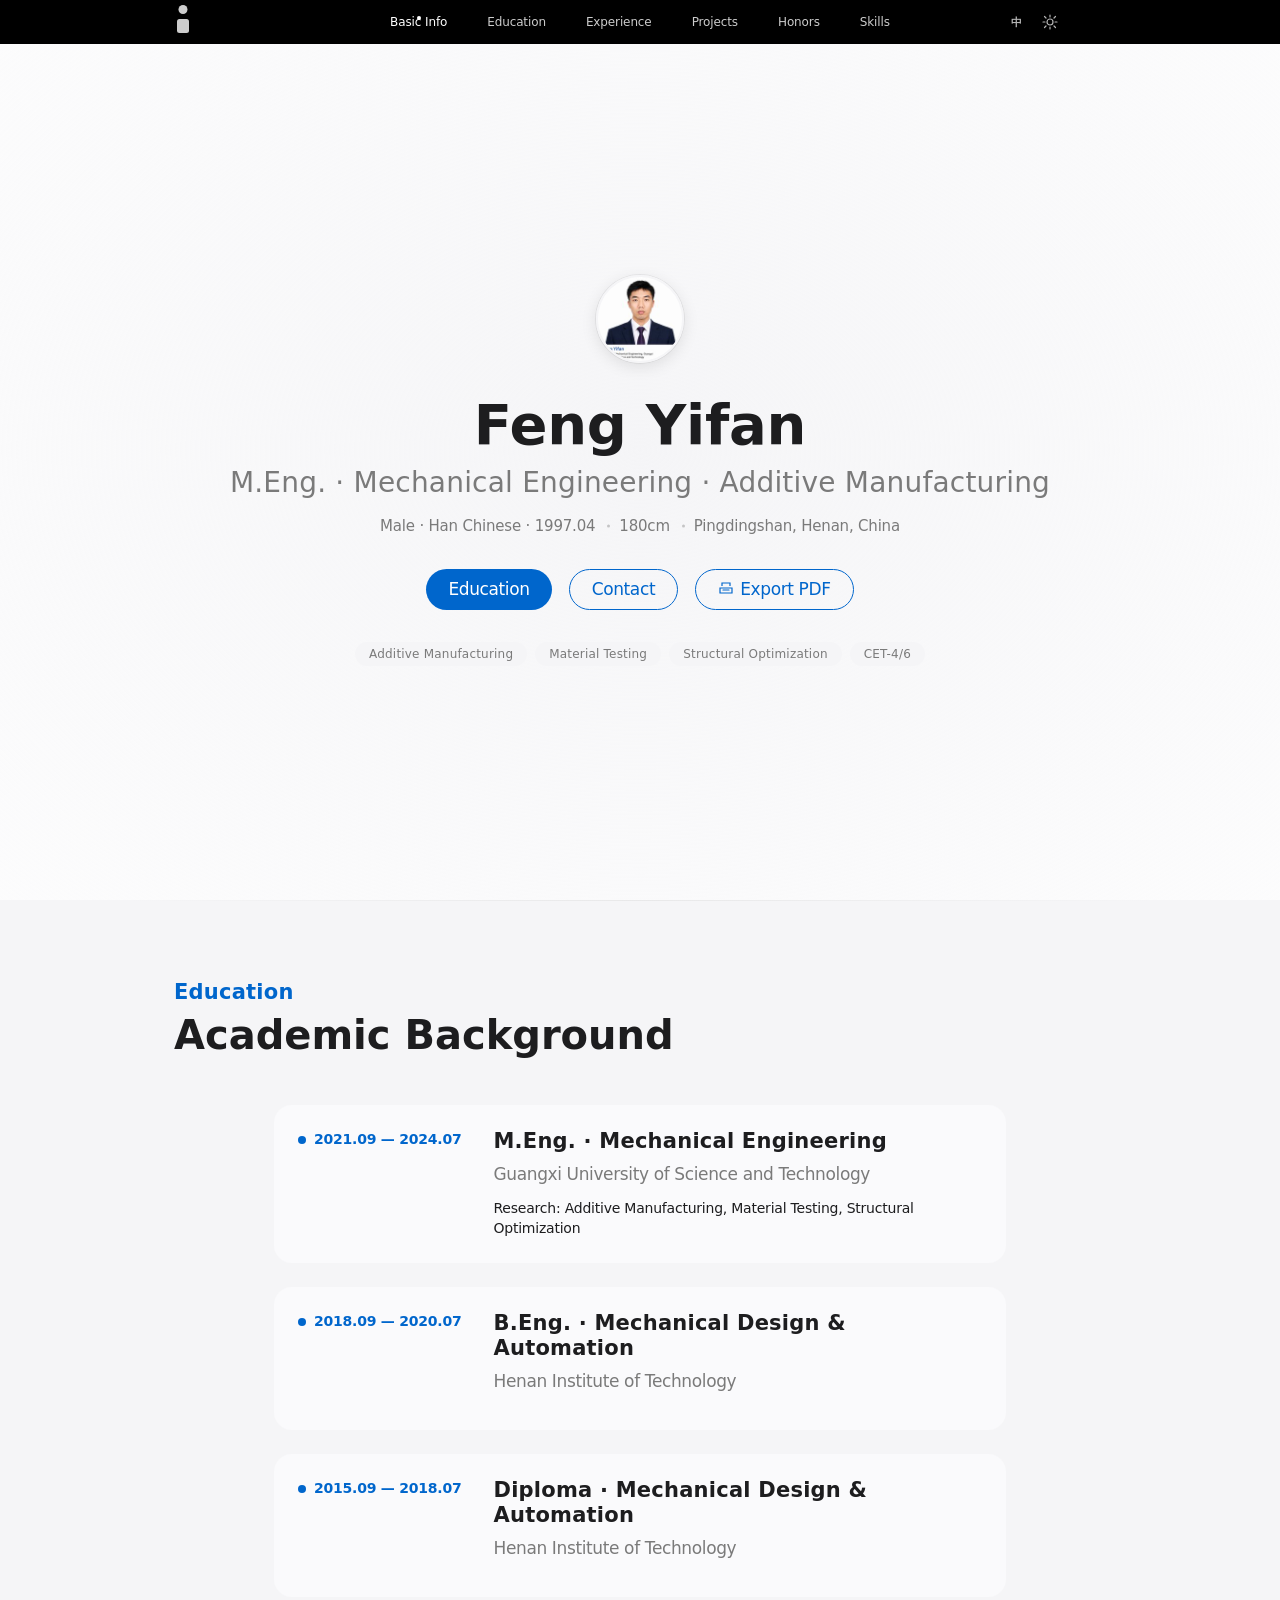
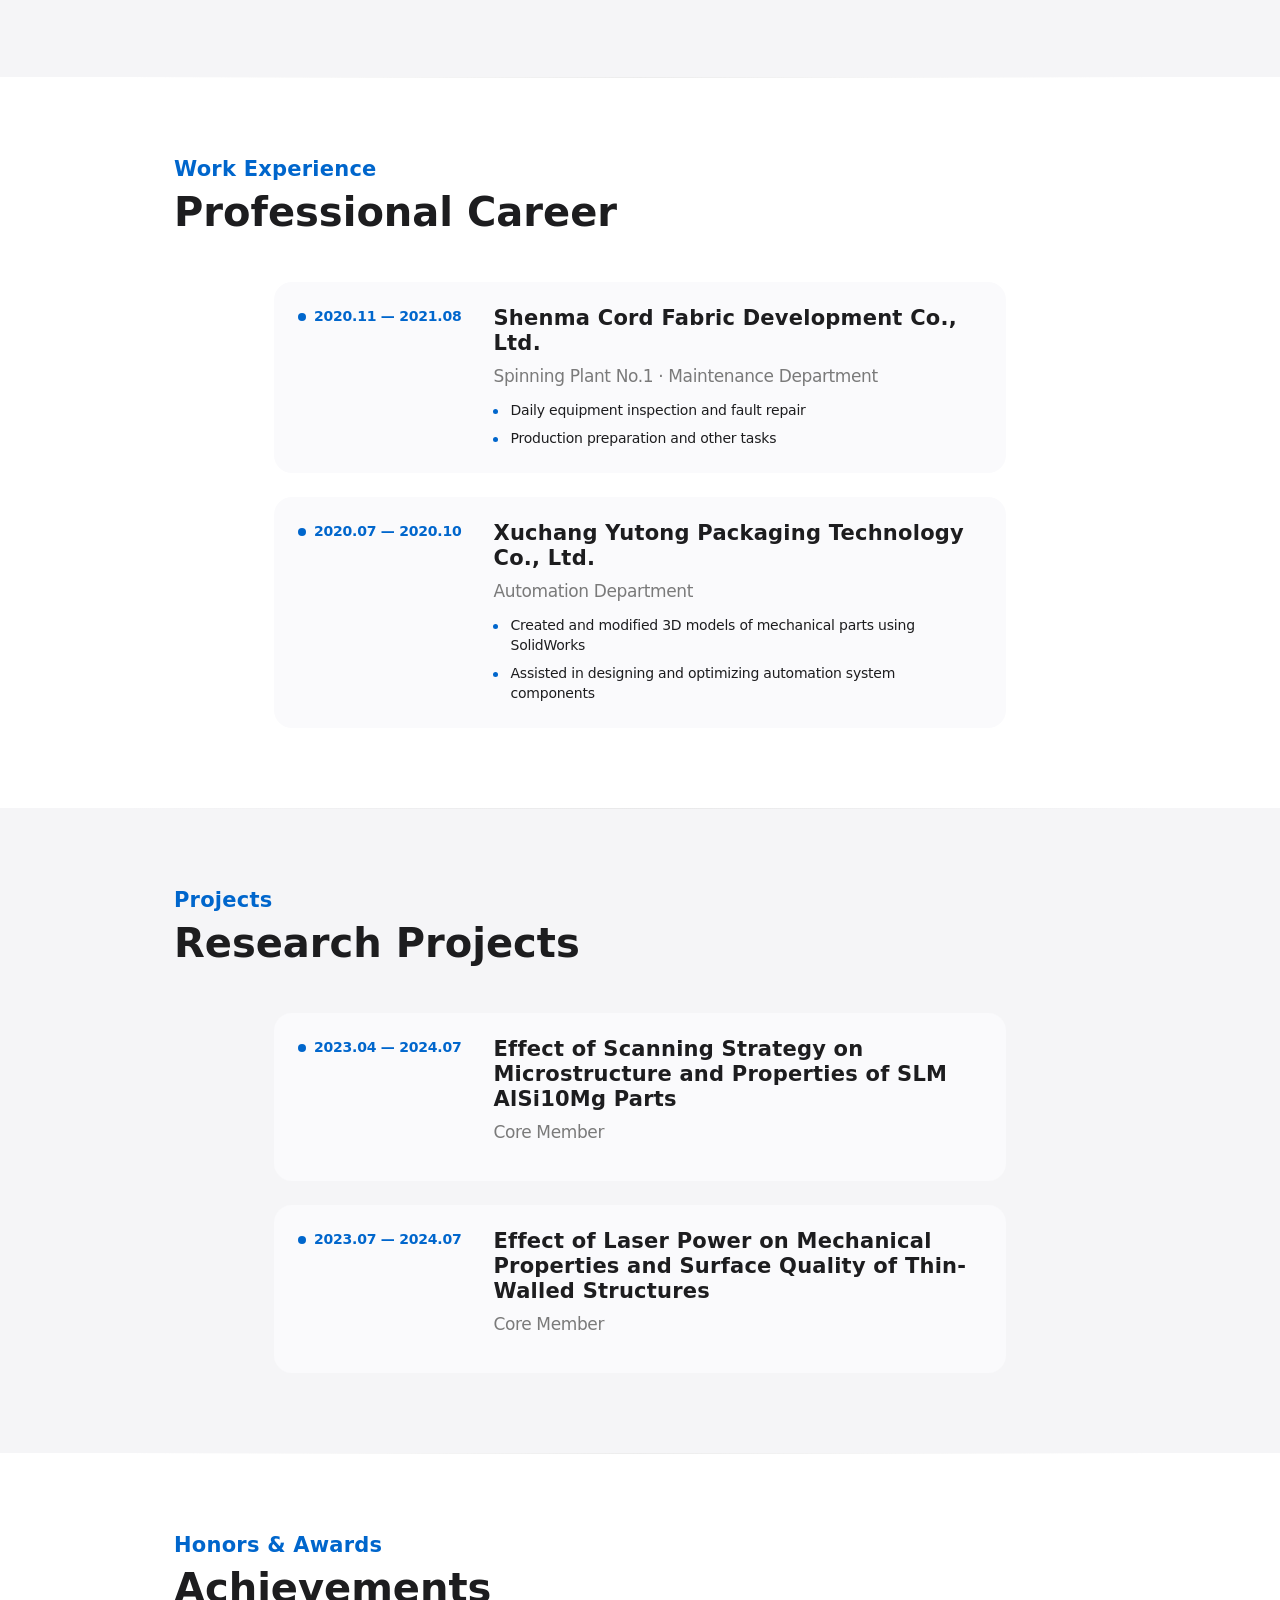
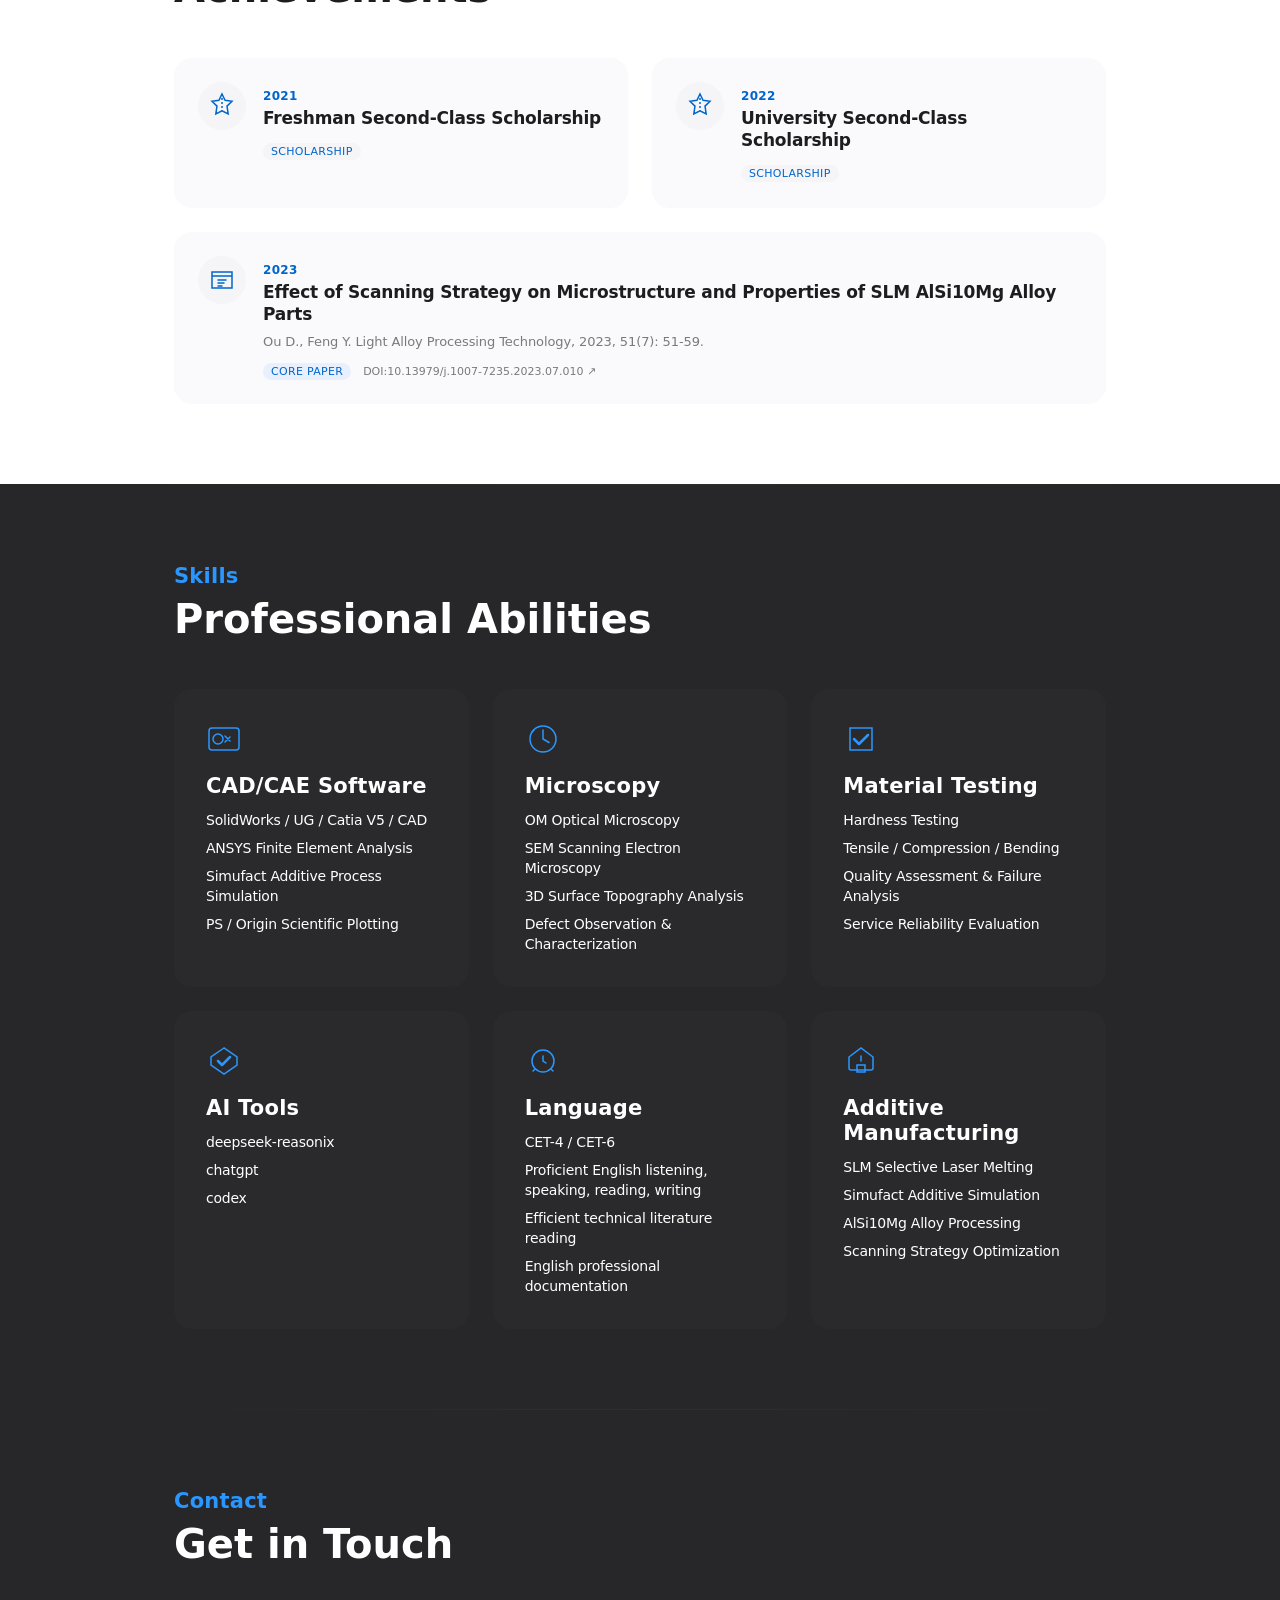
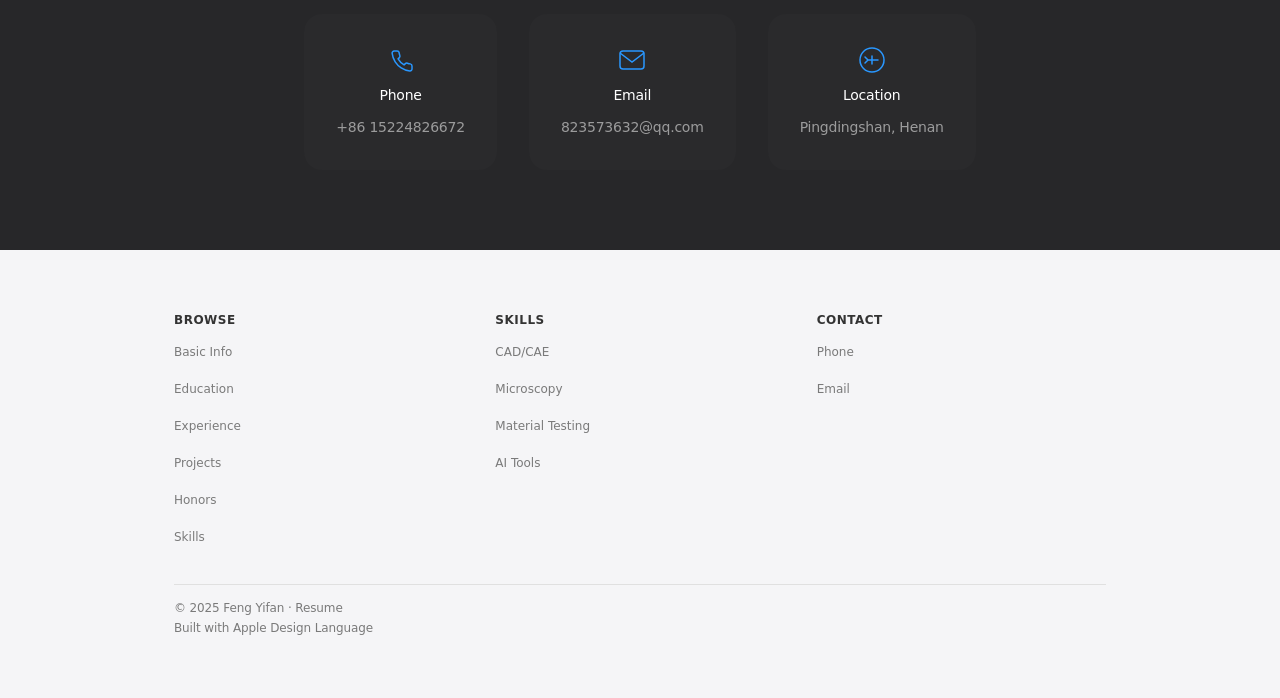
==== index-en.html @ 1241af6e "feat: 添加英文版 index-en.html，支持语言切换" ====
<!DOCTYPE html>
<html lang="en">
<head>
  <meta charset="UTF-8">
  <meta name="viewport" content="width=device-width, initial-scale=1.0">

  <title>Feng Yifan · Resume</title>
  <meta name="description" content="Feng Yifan, Master of Engineering in Mechanical Engineering. Research: Additive Manufacturing, Material Testing, Structural Optimization.">
  <meta name="theme-color" content="#000000">

  <meta property="og:type" content="profile">
  <meta property="og:title" content="Feng Yifan · Resume">
  <meta property="og:description" content="Master of Engineering — Additive Manufacturing, Material Testing">
  <meta property="og:locale" content="en_US">
  <meta property="profile:first_name" content="Yifan">
  <meta property="profile:last_name" content="Feng">
  <meta property="profile:gender" content="male">

  <meta name="twitter:card" content="summary">
  <meta name="twitter:title" content="Feng Yifan · Resume">

  <link rel="icon" type="image/svg+xml" href="data:image/svg+xml,%3Csvg xmlns='http://www.w3.org/2000/svg' viewBox='0 0 32 32'%3E%3Crect width='32' height='32' rx='6' fill='%231d1d1f'/%3E%3Cpath d='M16 8a4 4 0 100-8 4 4 0 000 8zm-8 14c0-4.418 3.582-8 8-8s8 3.582 8 8v4H8v-4z' fill='%23fff'/%3E%3C/svg%3E">
  <link rel="stylesheet" href="assets/css/style.css">
  <link rel="alternate" hreflang="zh-CN" href="index.html">
  <link rel="alternate" hreflang="en" href="index-en.html">
</head>
<body>
  <nav class="global-nav" role="navigation" aria-label="Main navigation">
    <div class="nav-inner">
      <a href="/" class="nav-logo" aria-label="Home">
        <svg width="18" height="44" viewBox="0 0 18 44" fill="none">
          <path d="M9 14a4.5 4.5 0 100-9 4.5 4.5 0 000 9z" fill="#fff"/>
          <rect x="3" y="19" width="12" height="14" rx="2.5" fill="#fff"/>
        </svg>
      </a>
      <ul class="nav-links" role="menubar">
        <li role="none"><a href="#basic" role="menuitem" class="nav-link">Basic Info</a></li>
        <li role="none"><a href="#education" role="menuitem" class="nav-link">Education</a></li>
        <li role="none"><a href="#experience" role="menuitem" class="nav-link">Experience</a></li>
        <li role="none"><a href="#projects" role="menuitem" class="nav-link">Projects</a></li>
        <li role="none"><a href="#awards" role="menuitem" class="nav-link">Honors</a></li>
        <li role="none"><a href="#skills" role="menuitem" class="nav-link">Skills</a></li>
      </ul>
      <a href="index.html" class="lang-toggle" title="中文版">中</a>
      <button class="dark-toggle" aria-label="Toggle dark mode" title="Toggle dark mode">
        <svg class="sun-icon" width="16" height="16" viewBox="0 0 16 16" fill="none">
          <circle cx="8" cy="8" r="3" stroke="currentColor" stroke-width="1.2"/>
          <path d="M8 1v2M8 13v2M1 8h2M13 8h2M2.5 2.5l1.5 1.5M12 12l1.5 1.5M2.5 13.5l1.5-1.5M12 4l1.5-1.5" stroke="currentColor" stroke-width="1.2" stroke-linecap="round"/>
        </svg>
        <svg class="moon-icon" width="16" height="16" viewBox="0 0 16 16" fill="none" style="display:none">
          <path d="M13 9a6 6 0 01-6-6c0-1.5.5-3 1.5-4A7 7 0 1014 8.5 6 6 0 0113 9z" stroke="currentColor" stroke-width="1.2" fill="none"/>
        </svg>
      </button>
      <button class="nav-toggle" aria-label="Toggle menu" aria-expanded="false">
        <span></span><span></span>
      </button>
    </div>
  </nav>

  <main>
    <!-- ===== 1. Basic Info ===== -->
    <section class="hero-tile" id="basic">
      <div class="tile-inner">
        <div class="hero-avatar">
          <div class="avatar-photo">
            <img src="photo.jpg" alt="Feng Yifan" width="88" height="88" loading="lazy">
          </div>
        </div>
        <h1 class="hero-display">Feng Yifan</h1>
        <p class="hero-tagline">M.Eng. · Mechanical Engineering · Additive Manufacturing</p>
        <div class="hero-meta">
          <span>Male · Han Chinese · 1997.04</span>
          <span>180cm</span>
          <span>Pingdingshan, Henan, China</span>
        </div>
        <div class="hero-actions">
          <a href="#education" class="button-primary">Education</a>
          <a href="#contact" class="button-secondary">Contact</a>
          <button class="button-secondary button-print" id="btn-print">
            <svg width="16" height="16" viewBox="0 0 16 16" fill="none" style="margin-right:6px;vertical-align:-2px">
              <path d="M4 5V2h8v3M2 7h12v5H2V7z" stroke="currentColor" stroke-width="1.2" fill="none"/>
              <path d="M5 9h6" stroke="currentColor" stroke-width="1.2" stroke-linecap="round"/>
            </svg>
            Export PDF
          </button>
        </div>
        <div class="hero-badges">
          <span class="hero-badge">Additive Manufacturing</span>
          <span class="hero-badge">Material Testing</span>
          <span class="hero-badge">Structural Optimization</span>
          <span class="hero-badge">CET-4/6</span>
        </div>
      </div>
    </section>

    <!-- ===== 2. Education ===== -->
    <section class="section-tile section-tile-parchment" id="education">
      <div class="tile-inner">
        <span class="section-label">Education</span>
        <h2 class="display-lg">Academic Background</h2>
      </div>
      <div class="timeline">
        <div class="timeline-card">
          <div class="card-year"><span class="year-dot"></span>2021.09 — 2024.07</div>
          <div class="card-body">
            <h3 class="card-title">M.Eng. · Mechanical Engineering</h3>
            <p class="card-subtitle">Guangxi University of Science and Technology</p>
            <p class="card-desc">Research: Additive Manufacturing, Material Testing, Structural Optimization</p>
          </div>
        </div>
        <div class="timeline-card">
          <div class="card-year"><span class="year-dot"></span>2018.09 — 2020.07</div>
          <div class="card-body">
            <h3 class="card-title">B.Eng. · Mechanical Design & Automation</h3>
            <p class="card-subtitle">Henan Institute of Technology</p>
          </div>
        </div>
        <div class="timeline-card">
          <div class="card-year"><span class="year-dot"></span>2015.09 — 2018.07</div>
          <div class="card-body">
            <h3 class="card-title">Diploma · Mechanical Design & Automation</h3>
            <p class="card-subtitle">Henan Institute of Technology</p>
          </div>
        </div>
      </div>
    </section>

    <!-- ===== 3. Work Experience ===== -->
    <section class="section-tile section-tile-light" id="experience">
      <div class="tile-inner">
        <span class="section-label">Work Experience</span>
        <h2 class="display-lg">Professional Career</h2>
      </div>
      <div class="timeline">
        <div class="timeline-card">
          <div class="card-year"><span class="year-dot"></span>2020.11 — 2021.08</div>
          <div class="card-body">
            <h3 class="card-title">Shenma Cord Fabric Development Co., Ltd.</h3>
            <p class="card-subtitle">Spinning Plant No.1 · Maintenance Department</p>
            <ul class="card-detail-list">
              <li>Daily equipment inspection and fault repair</li>
              <li>Production preparation and other tasks</li>
            </ul>
          </div>
        </div>
        <div class="timeline-card">
          <div class="card-year"><span class="year-dot"></span>2020.07 — 2020.10</div>
          <div class="card-body">
            <h3 class="card-title">Xuchang Yutong Packaging Technology Co., Ltd.</h3>
            <p class="card-subtitle">Automation Department</p>
            <ul class="card-detail-list">
              <li>Created and modified 3D models of mechanical parts using SolidWorks</li>
              <li>Assisted in designing and optimizing automation system components</li>
            </ul>
          </div>
        </div>
      </div>
    </section>

    <!-- ===== 4. Projects ===== -->
    <section class="section-tile section-tile-parchment" id="projects">
      <div class="tile-inner">
        <span class="section-label">Projects</span>
        <h2 class="display-lg">Research Projects</h2>
      </div>
      <div class="timeline">
        <div class="timeline-card">
          <div class="card-year"><span class="year-dot"></span>2023.04 — 2024.07</div>
          <div class="card-body">
            <h3 class="card-title">Effect of Scanning Strategy on Microstructure and Properties of SLM AlSi10Mg Parts</h3>
            <p class="card-subtitle">Core Member</p>
          </div>
        </div>
        <div class="timeline-card">
          <div class="card-year"><span class="year-dot"></span>2023.07 — 2024.07</div>
          <div class="card-body">
            <h3 class="card-title">Effect of Laser Power on Mechanical Properties and Surface Quality of Thin-Walled Structures</h3>
            <p class="card-subtitle">Core Member</p>
          </div>
        </div>
      </div>
    </section>

    <!-- ===== 5. Honors & Awards ===== -->
    <section class="section-tile section-tile-light" id="awards">
      <div class="tile-inner">
        <span class="section-label">Honors &amp; Awards</span>
        <h2 class="display-lg">Achievements</h2>
      </div>
      <div class="awards-grid">
        <div class="award-card">
          <div class="award-icon-wrap">
            <svg width="28" height="28" viewBox="0 0 28 28" fill="none">
              <path d="M14 2l3.09 6.26L24 9.27l-5 4.87L20.18 22 14 18.77 7.82 22 9 14.14 4 9.27l6.91-1.01L14 2z" stroke="#0066cc" stroke-width="1.5" fill="none"/>
              <path d="M14 2v16.77" stroke="#0066cc" stroke-width="1.5" stroke-dasharray="2 2"/>
            </svg>
          </div>
          <div class="award-content">
            <span class="award-year">2021</span>
            <h3 class="award-title">Freshman Second-Class Scholarship</h3>
            <span class="award-badge">Scholarship</span>
          </div>
        </div>
        <div class="award-card">
          <div class="award-icon-wrap">
            <svg width="28" height="28" viewBox="0 0 28 28" fill="none">
              <path d="M14 2l3.09 6.26L24 9.27l-5 4.87L20.18 22 14 18.77 7.82 22 9 14.14 4 9.27l6.91-1.01L14 2z" stroke="#0066cc" stroke-width="1.5" fill="none"/>
              <path d="M14 2v16.77" stroke="#0066cc" stroke-width="1.5" stroke-dasharray="2 2"/>
            </svg>
          </div>
          <div class="award-content">
            <span class="award-year">2022</span>
            <h3 class="award-title">University Second-Class Scholarship</h3>
            <span class="award-badge">Scholarship</span>
          </div>
        </div>
        <div class="award-card award-card-featured">
          <div class="award-icon-wrap">
            <svg width="28" height="28" viewBox="0 0 28 28" fill="none">
              <path d="M4 6h20v16H4V6z" stroke="#0066cc" stroke-width="1.5" fill="none"/>
              <path d="M4 10h20" stroke="#0066cc" stroke-width="1.5"/>
              <path d="M10 14h8M10 17h6M10 20h4" stroke="#0066cc" stroke-width="1.5" stroke-linecap="round"/>
            </svg>
          </div>
          <div class="award-content">
            <span class="award-year">2023</span>
            <h3 class="award-title">Effect of Scanning Strategy on Microstructure and Properties of SLM AlSi10Mg Alloy Parts</h3>
            <p class="award-citation">Ou D., Feng Y. Light Alloy Processing Technology, 2023, 51(7): 51-59.</p>
            <div class="award-meta">
              <span class="award-badge award-badge-paper">Core Paper</span>
              <a class="award-doi" href="https://doi.org/10.13979/j.1007-7235.2023.07.010" target="_blank" rel="noopener">DOI:10.13979/j.1007-7235.2023.07.010 ↗</a>
            </div>
          </div>
        </div>
      </div>
    </section>

    <!-- ===== 6. Skills ===== -->
    <section class="section-tile section-tile-dark" id="skills">
      <div class="tile-inner">
        <span class="section-label section-label-light">Skills</span>
        <h2 class="display-lg display-lg-light">Professional Abilities</h2>
      </div>
      <div class="skills-grid">
        <div class="skill-card">
          <div class="skill-icon">
            <svg width="36" height="36" viewBox="0 0 36 36" fill="none">
              <rect x="3" y="7" width="30" height="22" rx="3" stroke="#2997ff" stroke-width="1.5"/>
              <circle cx="12" cy="18" r="5" stroke="#2997ff" stroke-width="1.5"/>
              <path d="M19 15l5 5M19 21l5-5" stroke="#2997ff" stroke-width="1.5" stroke-linecap="round"/>
            </svg>
          </div>
          <h3 class="skill-title">CAD/CAE Software</h3>
          <ul class="skill-list">
            <li>SolidWorks / UG / Catia V5 / CAD</li>
            <li>ANSYS Finite Element Analysis</li>
            <li>Simufact Additive Process Simulation</li>
            <li>PS / Origin Scientific Plotting</li>
          </ul>
        </div>
        <div class="skill-card">
          <div class="skill-icon">
            <svg width="36" height="36" viewBox="0 0 36 36" fill="none">
              <circle cx="18" cy="18" r="13" stroke="#2997ff" stroke-width="1.5" fill="none"/>
              <path d="M18 9v9l6 3.5" stroke="#2997ff" stroke-width="1.5" stroke-linecap="round"/>
              <path d="M9 9l-2 2" stroke="#2997ff" stroke-width="1.5" stroke-linecap="round"/>
            </svg>
          </div>
          <h3 class="skill-title">Microscopy</h3>
          <ul class="skill-list">
            <li>OM Optical Microscopy</li>
            <li>SEM Scanning Electron Microscopy</li>
            <li>3D Surface Topography Analysis</li>
            <li>Defect Observation & Characterization</li>
          </ul>
        </div>
        <div class="skill-card">
          <div class="skill-icon">
            <svg width="36" height="36" viewBox="0 0 36 36" fill="none">
              <path d="M7 7h22v22H7z" stroke="#2997ff" stroke-width="1.5" fill="none"/>
              <path d="M11 18l5 5 9-9" stroke="#2997ff" stroke-width="2.5" stroke-linecap="round" stroke-linejoin="round"/>
            </svg>
          </div>
          <h3 class="skill-title">Material Testing</h3>
          <ul class="skill-list">
            <li>Hardness Testing</li>
            <li>Tensile / Compression / Bending</li>
            <li>Quality Assessment & Failure Analysis</li>
            <li>Service Reliability Evaluation</li>
          </ul>
        </div>
        <div class="skill-card">
          <div class="skill-icon">
            <svg width="36" height="36" viewBox="0 0 36 36" fill="none">
              <path d="M18 5L5 14v8l13 9 13-9v-8L18 5z" stroke="#2997ff" stroke-width="1.5" fill="none"/>
              <path d="M12 18l4 4 8-8" stroke="#2997ff" stroke-width="2.5" stroke-linecap="round" stroke-linejoin="round"/>
            </svg>
          </div>
          <h3 class="skill-title">AI Tools</h3>
          <ul class="skill-list">
            <li>deepseek-reasonix</li>
            <li>chatgpt</li>
            <li>codex</li>
          </ul>
        </div>
        <div class="skill-card">
          <div class="skill-icon">
            <svg width="36" height="36" viewBox="0 0 36 36" fill="none">
              <circle cx="18" cy="18" r="11" stroke="#2997ff" stroke-width="1.5" fill="none"/>
              <path d="M18 13v5l3 2" stroke="#2997ff" stroke-width="1.5" stroke-linecap="round"/>
              <path d="M10 26l-2 2" stroke="#2997ff" stroke-width="1.5" stroke-linecap="round"/>
              <path d="M26 26l2 2" stroke="#2997ff" stroke-width="1.5" stroke-linecap="round"/>
            </svg>
          </div>
          <h3 class="skill-title">Language</h3>
          <ul class="skill-list">
            <li>CET-4 / CET-6</li>
            <li>Proficient English listening, speaking, reading, writing</li>
            <li>Efficient technical literature reading</li>
            <li>English professional documentation</li>
          </ul>
        </div>
        <div class="skill-card">
          <div class="skill-icon">
            <svg width="36" height="36" viewBox="0 0 36 36" fill="none">
              <path d="M6 14l12-9 12 9v11a2 2 0 01-2 2H8a2 2 0 01-2-2V14z" stroke="#2997ff" stroke-width="1.5" fill="none"/>
              <path d="M14 22h8v7h-8z" stroke="#2997ff" stroke-width="1.5" fill="none"/>
              <path d="M18 13v5" stroke="#2997ff" stroke-width="1.5" stroke-linecap="round"/>
            </svg>
          </div>
          <h3 class="skill-title">Additive Manufacturing</h3>
          <ul class="skill-list">
            <li>SLM Selective Laser Melting</li>
            <li>Simufact Additive Simulation</li>
            <li>AlSi10Mg Alloy Processing</li>
            <li>Scanning Strategy Optimization</li>
          </ul>
        </div>
      </div>
    </section>

    <!-- ===== Contact ===== -->
    <section class="section-tile section-tile-dark" id="contact">
      <div class="tile-inner">
        <span class="section-label section-label-light">Contact</span>
        <h2 class="display-lg display-lg-light">Get in Touch</h2>
        <div class="contact-grid">
          <a href="tel:15224826672" class="contact-item">
            <svg width="28" height="28" viewBox="0 0 28 28" fill="none">
              <path d="M25 19.92v3a2 2 0 01-2.18 2 19.79 19.79 0 01-8.63-3.07 19.5 19.5 0 01-6-6A19.79 19.79 0 015.12 7.18 2 2 0 017.11 5h3a2 2 0 012 1.72c.127.96.362 1.903.7 2.81a2 2 0 01-.45 2.11L11.09 12.9a16 16 0 006 6l1.27-1.27a2 2 0 012.11-.45c.907.338 1.85.573 2.81.7A2 2 0 0125 19.92z" stroke="#2997ff" stroke-width="1.5" fill="none"/>
            </svg>
            <span class="contact-label">Phone</span>
            <span class="contact-detail">+86 15224826672</span>
          </a>
          <a href="mailto:823573632@qq.com" class="contact-item">
            <svg width="28" height="28" viewBox="0 0 28 28" fill="none">
              <rect x="2" y="5" width="24" height="18" rx="3" stroke="#2997ff" stroke-width="1.5" fill="none"/>
              <path d="M2 7l12 9 12-9" stroke="#2997ff" stroke-width="1.5" fill="none"/>
            </svg>
            <span class="contact-label">Email</span>
            <span class="contact-detail">823573632@qq.com</span>
          </a>
          <div class="contact-item">
            <svg width="28" height="28" viewBox="0 0 28 28" fill="none">
              <path d="M14 2C7.373 2 2 7.373 2 14s5.373 12 12 12 12-5.373 12-12S20.627 2 14 2z" stroke="#2997ff" stroke-width="1.5" fill="none"/>
              <path d="M10 14l-3-3M10 14l-3 3M10 14h10M14 10v8" stroke="#2997ff" stroke-width="1.5" stroke-linecap="round"/>
            </svg>
            <span class="contact-label">Location</span>
            <span class="contact-detail">Pingdingshan, Henan</span>
          </div>
        </div>
      </div>
    </section>
  </main>

  <footer class="footer">
    <div class="footer-inner">
      <div class="footer-nav">
        <div class="footer-col">
          <h4 class="footer-col-title">Browse</h4>
          <ul class="footer-links">
            <li><a href="#basic">Basic Info</a></li>
            <li><a href="#education">Education</a></li>
            <li><a href="#experience">Experience</a></li>
            <li><a href="#projects">Projects</a></li>
            <li><a href="#awards">Honors</a></li>
            <li><a href="#skills">Skills</a></li>
          </ul>
        </div>
        <div class="footer-col">
          <h4 class="footer-col-title">Skills</h4>
          <ul class="footer-links">
            <li><a href="#skills">CAD/CAE</a></li>
            <li><a href="#skills">Microscopy</a></li>
            <li><a href="#skills">Material Testing</a></li>
            <li><a href="#skills">AI Tools</a></li>
          </ul>
        </div>
        <div class="footer-col">
          <h4 class="footer-col-title">Contact</h4>
          <ul class="footer-links">
            <li><a href="tel:15224826672">Phone</a></li>
            <li><a href="mailto:823573632@qq.com">Email</a></li>
          </ul>
        </div>
      </div>
      <div class="footer-divider"></div>
      <div class="footer-legal">
        <p>© 2025 Feng Yifan · Resume</p>
        <p>Built with Apple Design Language</p>
      </div>
    </div>
  </footer>

  <button class="back-to-top" aria-label="Back to top">
    <svg width="20" height="20" viewBox="0 0 20 20" fill="none">
      <path d="M10 16V4M4 10l6-6 6 6" stroke="currentColor" stroke-width="1.8" stroke-linecap="round" stroke-linejoin="round"/>
    </svg>
  </button>

  <script src="assets/js/main.js"></script>
</body>
</html>
---- assets/css/style.css ----
/* =============================================
   Apple Design System — Personal Resume
   Based on apple/DESIGN.md design tokens
   ============================================= */

/* === CSS Custom Properties (Design Tokens) === */
:root {
  /* Colors - Brand */
  --color-primary: #0066cc;
  --color-primary-focus: #0071e3;
  --color-primary-on-dark: #2997ff;

  /* Colors - Surface */
  --color-canvas: #ffffff;
  --color-canvas-parchment: #f5f5f7;
  --color-surface-pearl: #fafafc;
  --color-surface-tile-1: #272729;
  --color-surface-tile-2: #2a2a2c;
  --color-surface-tile-3: #252527;
  --color-surface-black: #000000;

  /* Colors - Text */
  --color-ink: #1d1d1f;
  --color-body: #1d1d1f;
  --color-body-on-dark: #ffffff;
  --color-body-muted: #cccccc;
  --color-ink-muted-80: #333333;
  --color-ink-muted-48: #7a7a7a;

  /* Colors - Misc */
  --color-hairline: #e0e0e0;
  --color-divider-soft: #f0f0f0;

  /* Typography - Font Families */
  --font-display: "SF Pro Display", "Inter", system-ui, -apple-system, BlinkMacSystemFont, sans-serif;
  --font-text: "SF Pro Text", "Inter", system-ui, -apple-system, BlinkMacSystemFont, sans-serif;

  /* Spacing */
  --spacing-xxs: 4px;
  --spacing-xs: 8px;
  --spacing-sm: 12px;
  --spacing-md: 17px;
  --spacing-lg: 24px;
  --spacing-xl: 32px;
  --spacing-xxl: 48px;
  --spacing-section: 80px;

  /* Border Radius */
  --radius-none: 0px;
  --radius-sm: 8px;
  --radius-md: 11px;
  --radius-lg: 18px;
  --radius-pill: 9999px;
  --radius-full: 9999px;

  /* Shadows — unused in favor of inline card shadows */

  /* Navigation */
  --nav-height: 44px;
}

/* === Reset & Base === */
*, *::before, *::after {
  margin: 0;
  padding: 0;
  box-sizing: border-box;
}

html {
  scroll-behavior: smooth;
  -webkit-font-smoothing: antialiased;
  -moz-osx-font-smoothing: grayscale;
  text-rendering: optimizeLegibility;
}

body {
  font-family: var(--font-text);
  font-size: 17px;
  font-weight: 400;
  line-height: 1.47059;
  letter-spacing: -0.374px;
  color: var(--color-body);
  background-color: var(--color-canvas);
  overflow-x: hidden;
}

img, svg {
  max-width: 100%;
  display: block;
}

a {
  color: var(--color-primary);
  text-decoration: none;
  transition: color 0.2s ease;
}

a:hover {
  color: var(--color-primary-focus);
}

ul {
  list-style: none;
}

/* === Focus Ring (Apple-style) === */
:focus-visible {
  outline: 2px solid var(--color-primary-focus);
  outline-offset: 3px;
}

/* === Selection === */
::selection {
  background-color: var(--color-primary);
  color: var(--color-canvas);
}

/* === Scroll Progress Bar === */
.scroll-progress {
  position: fixed;
  top: 0;
  left: 0;
  height: 2px;
  background: linear-gradient(90deg, var(--color-primary), var(--color-primary-focus));
  z-index: 1001;
  width: 0%;
  transition: width 0.1s linear;
  will-change: width;
}

/* === Global Navigation === */
.global-nav {
  position: fixed;
  top: 0;
  left: 0;
  right: 0;
  height: var(--nav-height);
  background-color: var(--color-surface-black);
  z-index: 1000;
  backdrop-filter: blur(0);
  transition: background-color 0.4s ease, backdrop-filter 0.4s ease;
}

.global-nav.is-scrolled {
  background-color: rgba(0, 0, 0, 0.88);
  backdrop-filter: saturate(180%) blur(20px);
  -webkit-backdrop-filter: saturate(180%) blur(20px);
}

.global-nav .nav-link.active {
  opacity: 1;
  position: relative;
}

.global-nav .nav-link.active::after {
  content: '';
  position: absolute;
  bottom: 8px;
  left: 50%;
  transform: translateX(-50%);
  width: 4px;
  height: 4px;
  border-radius: 50%;
  background-color: var(--color-body-on-dark);
}

.nav-inner {
  max-width: 980px;
  margin: 0 auto;
  height: 100%;
  display: flex;
  align-items: center;
  justify-content: center;
  padding: 0 var(--spacing-lg);
  position: relative;
}

.nav-logo {
  position: absolute;
  left: var(--spacing-lg);
  opacity: 0.8;
  transition: opacity 0.2s;
}

.nav-logo:hover {
  opacity: 1;
}

.nav-links {
  display: flex;
  gap: 0;
  height: 100%;
  align-items: center;
}

.nav-link {
  font-family: var(--font-text);
  font-size: 12px;
  font-weight: 400;
  line-height: 1;
  letter-spacing: -0.12px;
  color: var(--color-body-on-dark);
  opacity: 0.8;
  padding: 0 20px;
  height: 100%;
  display: flex;
  align-items: center;
  transition: opacity 0.2s;
}

.nav-link:hover {
  opacity: 1;
  color: var(--color-body-on-dark);
}

.lang-toggle {
  position: absolute;
  right: 100px;
  font-family: var(--font-text);
  font-size: 11px;
  font-weight: 600;
  line-height: 1;
  letter-spacing: 0.5px;
  color: var(--color-body-on-dark);
  opacity: 0.7;
  padding: 4px 8px;
  border-radius: 4px;
  text-decoration: none;
  transition: opacity 0.2s, background-color 0.2s;
  text-transform: uppercase;
}

.lang-toggle:hover {
  opacity: 1;
  color: var(--color-body-on-dark);
  background-color: rgba(255, 255, 255, 0.1);
}

.dark-toggle {
  position: absolute;
  right: 64px;
  background: none;
  border: none;
  cursor: pointer;
  width: 32px;
  height: 32px;
  display: flex;
  align-items: center;
  justify-content: center;
  color: var(--color-body-on-dark);
  opacity: 0.7;
  border-radius: var(--radius-sm);
  transition: opacity 0.2s, background-color 0.2s;
}

.dark-toggle:hover {
  opacity: 1;
  background-color: rgba(255, 255, 255, 0.1);
}

.nav-toggle {
  display: none;
  position: absolute;
  right: var(--spacing-lg);
  background: none;
  border: none;
  cursor: pointer;
  width: 24px;
  height: 24px;
  flex-direction: column;
  justify-content: center;
  gap: 5px;
}

.nav-toggle span {
  display: block;
  width: 100%;
  height: 1px;
  background-color: var(--color-body-on-dark);
  transition: transform 0.3s;
}

/* === Hero Tile === */
.hero-tile {
  padding: 120px 0 var(--spacing-section);
  background-color: var(--color-canvas);
  text-align: center;
  min-height: 100vh;
  display: flex;
  align-items: center;
  justify-content: center;
  position: relative;
  overflow: hidden;
}

.hero-tile::before {
  content: '';
  position: absolute;
  top: -50%;
  left: -50%;
  width: 200%;
  height: 200%;
  background: radial-gradient(ellipse at center, var(--color-canvas-parchment) 0%, transparent 70%);
  opacity: 0;
  animation: hero-glow 2s ease-out forwards;
  pointer-events: none;
}

@keyframes hero-glow {
  0% { opacity: 0; transform: scale(0.8); }
  100% { opacity: 1; transform: scale(1); }
}

.hero-tile .tile-inner {
  position: relative;
  z-index: 1;
}

.hero-avatar {
  margin-bottom: var(--spacing-xl);
  display: flex;
  justify-content: center;
  opacity: 0;
  transform: translateY(20px);
  animation: hero-fade-in 0.8s ease 0.15s forwards;
}

.hero-display {
  opacity: 0;
  transform: translateY(20px);
  animation: hero-fade-in 0.8s ease 0.3s forwards;
}

.hero-tagline {
  opacity: 0;
  transform: translateY(20px);
  animation: hero-fade-in 0.8s ease 0.45s forwards;
}

.hero-actions {
  opacity: 0;
  transform: translateY(20px);
  animation: hero-fade-in 0.8s ease 0.6s forwards;
}

.hero-badges {
  opacity: 0;
  transform: translateY(20px);
  animation: hero-fade-in 0.8s ease 0.75s forwards;
}

@keyframes hero-fade-in {
  to { opacity: 1; transform: translateY(0); }
}

.avatar-photo {
  width: 88px;
  height: 88px;
  border-radius: var(--radius-full);
  overflow: hidden;
  border: 2px solid var(--color-canvas-parchment);
  box-shadow: rgba(0, 0, 0, 0.1) 0px 4px 16px, rgba(0, 0, 0, 0.06) 0px 0px 0px 1px;
  transform: translateY(var(--parallax-y, 0px));
  transition: transform 0.4s cubic-bezier(0.25, 0.1, 0.25, 1), box-shadow 0.4s ease, --parallax-y 0.1s;
}

.avatar-photo:hover {
  transform: translateY(var(--parallax-y, 0px)) scale(1.04);
  box-shadow: rgba(0, 0, 0, 0.15) 0px 8px 30px, rgba(0, 0, 0, 0.08) 0px 0px 0px 1px;
}

.avatar-photo img {
  width: 100%;
  height: 100%;
  object-fit: cover;
  display: block;
}

/* .avatar-placeholder — removed, replaced by .avatar-photo */

.hero-display {
  font-family: var(--font-display);
  font-size: 56px;
  font-weight: 600;
  line-height: 1.07143;
  letter-spacing: -0.28px;
  color: var(--color-ink);
  margin-bottom: var(--spacing-sm);
}

.hero-tagline {
  font-family: var(--font-display);
  font-size: 28px;
  font-weight: 400;
  line-height: 1.14286;
  letter-spacing: 0.196px;
  color: var(--color-ink-muted-48);
  margin-bottom: var(--spacing-md);
}

.hero-meta {
  display: flex;
  gap: var(--spacing-lg);
  justify-content: center;
  flex-wrap: wrap;
  margin-bottom: var(--spacing-xl);
  font-family: var(--font-text);
  font-size: 15px;
  font-weight: 400;
  line-height: 1.4;
  letter-spacing: -0.2px;
  color: var(--color-ink-muted-48);
}

.hero-meta span {
  position: relative;
}

.hero-meta span + span::before {
  content: '';
  position: absolute;
  left: calc(-1 * var(--spacing-lg) / 2);
  top: 50%;
  transform: translateY(-50%);
  width: 3px;
  height: 3px;
  border-radius: 50%;
  background-color: var(--color-ink-muted-48);
  opacity: 0.4;
}

.hero-actions {
  display: flex;
  gap: var(--spacing-md);
  justify-content: center;
  flex-wrap: wrap;
}

/* === Buttons === */
.button-primary {
  display: inline-flex;
  align-items: center;
  font-family: var(--font-text);
  font-size: 17px;
  font-weight: 400;
  line-height: 1;
  letter-spacing: -0.374px;
  background-color: var(--color-primary);
  color: var(--color-canvas);
  padding: 11px 22px;
  border-radius: var(--radius-pill);
  transition: all 0.2s ease;
  border: none;
  cursor: pointer;
}

.button-primary:hover {
  background-color: var(--color-primary-focus);
  color: var(--color-canvas);
  transform: scale(1.02);
}

.button-primary:active {
  transform: scale(0.96);
}

.button-secondary {
  display: inline-flex;
  align-items: center;
  font-family: var(--font-text);
  font-size: 17px;
  font-weight: 400;
  line-height: 1;
  letter-spacing: -0.374px;
  background-color: transparent;
  color: var(--color-primary);
  padding: 11px 22px;
  border-radius: var(--radius-pill);
  border: 1px solid var(--color-primary);
  transition: all 0.2s ease;
}

.button-secondary:hover {
  background-color: var(--color-primary);
  color: var(--color-canvas);
}

.button-secondary:active {
  transform: scale(0.96);
}

/* === Section Tiles === */
.section-tile {
  padding: var(--spacing-section) 0;
  position: relative;
}

.section-tile::before {
  content: '';
  position: absolute;
  top: 0;
  left: 10%;
  right: 10%;
  height: 1px;
  background: linear-gradient(90deg, transparent, var(--color-hairline), transparent);
  opacity: 0.6;
}

.section-tile-dark::before {
  background: linear-gradient(90deg, transparent, rgba(255,255,255,0.06), transparent);
}

.section-tile:first-child::before {
  display: none;
}

.section-tile-light {
  background-color: var(--color-canvas);
}

.section-tile-parchment {
  background-color: var(--color-canvas-parchment);
}

.section-tile-dark {
  background-color: var(--color-surface-tile-1);
}

.tile-inner {
  max-width: 980px;
  margin: 0 auto;
  padding: 0 var(--spacing-lg);
}

.section-label {
  display: block;
  font-family: var(--font-display);
  font-size: 21px;
  font-weight: 600;
  line-height: 1.19048;
  letter-spacing: 0.231px;
  color: var(--color-primary);
  margin-bottom: var(--spacing-xs);
}

.section-label-light {
  color: var(--color-primary-on-dark);
}

.display-lg {
  font-family: var(--font-display);
  font-size: 40px;
  font-weight: 600;
  line-height: 1.1;
  letter-spacing: 0;
  color: var(--color-ink);
  margin-bottom: var(--spacing-xxl);
}

.display-lg-light {
  color: var(--color-body-on-dark);
}

/* === Timeline === */
.timeline {
  max-width: 780px;
  margin: 0 auto;
  padding: 0 var(--spacing-lg);
  display: flex;
  flex-direction: column;
  gap: var(--spacing-lg);
}

.timeline-card {
  display: flex;
  gap: var(--spacing-xl);
  padding: var(--spacing-lg);
  background-color: var(--color-surface-pearl);
  border-radius: var(--radius-lg);
  transition: transform 0.4s cubic-bezier(0.25, 0.1, 0.25, 1), box-shadow 0.4s ease;
  position: relative;
}

.timeline-card:hover {
  transform: translateY(-3px);
  box-shadow: rgba(0, 0, 0, 0.08) 0px 4px 20px;
}

.section-tile-dark .timeline-card {
  background-color: var(--color-surface-tile-2);
  color: var(--color-body-on-dark);
}

.card-year {
  flex-shrink: 0;
  font-family: var(--font-text);
  font-size: 14px;
  font-weight: 600;
  line-height: 1.28571;
  letter-spacing: -0.224px;
  color: var(--color-primary);
  min-width: 120px;
  padding-top: 2px;
}

.section-tile-dark .card-year {
  color: var(--color-primary-on-dark);
}

.card-body {
  flex: 1;
}

.card-title {
  font-family: var(--font-display);
  font-size: 21px;
  font-weight: 600;
  line-height: 1.19048;
  letter-spacing: 0.231px;
  margin-bottom: var(--spacing-xs);
  color: var(--color-ink);
}

.section-tile-dark .card-title {
  color: var(--color-body-on-dark);
}

.card-subtitle {
  font-family: var(--font-text);
  font-size: 17px;
  font-weight: 400;
  line-height: 1.47059;
  letter-spacing: -0.374px;
  color: var(--color-ink-muted-48);
  margin-bottom: var(--spacing-sm);
}

.section-tile-dark .card-subtitle {
  color: var(--color-body-muted);
}

.card-desc {
  font-family: var(--font-text);
  font-size: 14px;
  font-weight: 400;
  line-height: 1.42857;
  letter-spacing: -0.224px;
  color: var(--color-ink);
}

.section-tile-dark .card-desc {
  color: var(--color-body-on-dark);
  opacity: 0.85;
}

.card-detail-list {
  list-style: none;
  display: flex;
  flex-direction: column;
  gap: var(--spacing-xs);
}

.card-detail-list li {
  font-family: var(--font-text);
  font-size: 14px;
  font-weight: 400;
  line-height: 1.42857;
  letter-spacing: -0.224px;
  color: var(--color-ink);
  padding-left: var(--spacing-md);
  position: relative;
}

.card-detail-list li::before {
  content: "";
  position: absolute;
  left: 0;
  top: 8px;
  width: 5px;
  height: 5px;
  border-radius: 50%;
  background-color: var(--color-primary);
}

.section-tile-dark .card-detail-list li {
  color: var(--color-body-on-dark);
  opacity: 0.85;
}

.section-tile-dark .card-detail-list li::before {
  background-color: var(--color-primary-on-dark);
}

/* === Skills Grid === */
.skills-grid {
  max-width: 980px;
  margin: 0 auto;
  padding: 0 var(--spacing-lg);
  display: grid;
  grid-template-columns: repeat(3, 1fr);
  gap: var(--spacing-lg);
}

.skill-card {
  background-color: var(--color-surface-tile-2);
  padding: var(--spacing-xl);
  border-radius: var(--radius-lg);
  transition: transform 0.4s cubic-bezier(0.25, 0.1, 0.25, 1), box-shadow 0.4s ease;
  position: relative;
  overflow: hidden;
  color: #ffffff;
}

.skill-card::after {
  content: '';
  position: absolute;
  top: 0;
  left: 0;
  right: 0;
  height: 2px;
  background: linear-gradient(90deg, transparent, var(--color-primary-on-dark), transparent);
  transform: scaleX(0);
  transition: transform 0.4s ease;
}

.skill-card:hover::after {
  transform: scaleX(1);
}

.skill-card:hover {
  transform: translateY(-4px);
  box-shadow: 0 12px 40px rgba(0, 0, 0, 0.3);
}

.skill-icon {
  margin-bottom: var(--spacing-md);
}

.skill-title {
  font-family: var(--font-display);
  font-size: 21px;
  font-weight: 600;
  line-height: 1.19048;
  letter-spacing: 0.231px;
  color: var(--color-body-on-dark);
  margin-bottom: var(--spacing-sm);
}

.skill-list {
  display: flex;
  flex-direction: column;
  gap: var(--spacing-xs);
}

.skill-list li {
  font-family: var(--font-text);
  font-size: 14px;
  font-weight: 400;
  line-height: 1.42857;
  letter-spacing: -0.224px;
  color: #ffffff;
}

/* .projects-grid — removed, unused after awards redesign */

/* .project-card, .project-tag, .project-title, .project-desc, .project-tech — removed, unused after awards redesign */

/* === Back to Top Button === */
.back-to-top {
  position: fixed;
  bottom: 32px;
  right: 32px;
  width: 44px;
  height: 44px;
  border-radius: var(--radius-full);
  background-color: var(--color-canvas-parchment);
  border: none;
  cursor: pointer;
  display: flex;
  align-items: center;
  justify-content: center;
  color: var(--color-ink-muted-48);
  opacity: 0;
  transform: translateY(10px);
  transition: opacity 0.3s ease, transform 0.3s ease, background-color 0.2s;
  z-index: 999;
  box-shadow: rgba(0, 0, 0, 0.08) 0px 2px 8px;
}

.back-to-top.visible {
  opacity: 1;
  transform: translateY(0);
}

.back-to-top:hover {
  background-color: var(--color-primary);
  color: var(--color-canvas);
}

/* === Contact Section === */
.contact-grid {
  display: flex;
  justify-content: center;
  gap: var(--spacing-xl);
  flex-wrap: wrap;
  margin-top: var(--spacing-lg);
}

.contact-item {
  display: flex;
  flex-direction: column;
  align-items: center;
  gap: var(--spacing-sm);
  padding: var(--spacing-xl);
  background-color: var(--color-surface-tile-2);
  border-radius: var(--radius-lg);
  min-width: 160px;
  transition: transform 0.4s cubic-bezier(0.25, 0.1, 0.25, 1), box-shadow 0.4s ease;
  color: var(--color-body-on-dark);
  position: relative;
  overflow: hidden;
}

.contact-item::after {
  content: '';
  position: absolute;
  inset: 0;
  border-radius: var(--radius-lg);
  border: 1px solid rgba(41, 151, 255, 0.2);
  opacity: 0;
  transition: opacity 0.4s ease;
}

.contact-item:hover {
  transform: translateY(-4px);
  box-shadow: 0 12px 40px rgba(0, 0, 0, 0.3);
  color: var(--color-body-on-dark);
}

.contact-item:hover::after {
  opacity: 1;
}

.contact-label {
  font-family: var(--font-text);
  font-size: 14px;
  font-weight: 400;
  line-height: 1.3;
  letter-spacing: -0.2px;
}

.contact-detail {
  font-family: var(--font-text);
  font-size: 12px;
  font-weight: 400;
  line-height: 1.3;
  letter-spacing: 0;
  color: var(--color-body-muted);
  opacity: 0.7;
}

.contact-item span {
  font-family: var(--font-text);
  font-size: 14px;
  font-weight: 400;
  line-height: 1.42857;
  letter-spacing: -0.224px;
}

/* === Footer === */
.footer {
  background-color: var(--color-canvas-parchment);
  padding: 64px 0;
}

.footer-inner {
  max-width: 980px;
  margin: 0 auto;
  padding: 0 var(--spacing-lg);
}

.footer-legal {
  display: flex;
  flex-direction: column;
  gap: var(--spacing-xs);
}

.footer-legal p {
  font-family: var(--font-text);
  font-size: 12px;
  font-weight: 400;
  line-height: 1;
  letter-spacing: -0.12px;
  color: var(--color-ink-muted-48);
}

/* === Awards Section === */
.awards-grid {
  max-width: 980px;
  margin: 0 auto;
  padding: 0 var(--spacing-lg);
  display: grid;
  grid-template-columns: 1fr 1fr;
  gap: var(--spacing-lg);
}

.award-card {
  display: flex;
  gap: var(--spacing-md);
  padding: var(--spacing-lg);
  background-color: var(--color-surface-pearl);
  border-radius: var(--radius-lg);
  transition: transform 0.4s cubic-bezier(0.25, 0.1, 0.25, 1), box-shadow 0.4s ease;
  align-items: flex-start;
}

.award-card:hover {
  transform: translateY(-3px);
  box-shadow: rgba(0, 0, 0, 0.08) 0px 4px 20px;
}

.award-card-featured {
  grid-column: 1 / -1;
}

.award-icon-wrap {
  flex-shrink: 0;
  width: 48px;
  height: 48px;
  border-radius: var(--radius-full);
  background-color: var(--color-canvas-parchment);
  display: flex;
  align-items: center;
  justify-content: center;
}

.award-content {
  flex: 1;
  min-width: 0;
}

.award-year {
  display: inline-block;
  font-family: var(--font-text);
  font-size: 12px;
  font-weight: 600;
  line-height: 1;
  letter-spacing: 0.3px;
  color: var(--color-primary);
  margin-bottom: var(--spacing-xxs);
}

.award-title {
  font-family: var(--font-display);
  font-size: 17px;
  font-weight: 600;
  line-height: 1.3;
  letter-spacing: -0.2px;
  color: var(--color-ink);
  margin-bottom: var(--spacing-xs);
}

.award-badge {
  display: inline-block;
  font-family: var(--font-text);
  font-size: 11px;
  font-weight: 500;
  line-height: 1;
  letter-spacing: 0.3px;
  color: var(--color-primary);
  background-color: var(--color-canvas-parchment);
  padding: 3px 8px;
  border-radius: var(--radius-pill);
  text-transform: uppercase;
}

.award-citation {
  font-family: var(--font-text);
  font-size: 13px;
  font-weight: 400;
  line-height: 1.4;
  letter-spacing: -0.1px;
  color: var(--color-ink-muted-48);
  margin-bottom: var(--spacing-sm);
}

.award-meta {
  display: flex;
  align-items: center;
  gap: var(--spacing-sm);
  flex-wrap: wrap;
}

.award-doi {
  font-family: var(--font-text);
  font-size: 11px;
  font-weight: 400;
  line-height: 1;
  letter-spacing: 0;
  color: var(--color-ink-muted-48);
  word-break: break-all;
  text-decoration: none;
  transition: color 0.2s;
}

.award-doi:hover {
  color: var(--color-primary);
}

.award-badge-paper {
  background-color: #e8f0fe;
}

/* === Responsive: Mobile === */
@media (max-width: 734px) {
  .awards-grid {
    grid-template-columns: 1fr;
  }
}

/* === Hero Badges === */
.hero-badges {
  display: flex;
  gap: var(--spacing-xs);
  justify-content: center;
  flex-wrap: wrap;
  margin-top: var(--spacing-xl);
}

.hero-badge {
  font-family: var(--font-text);
  font-size: 12px;
  font-weight: 500;
  line-height: 1;
  letter-spacing: 0.2px;
  color: var(--color-ink-muted-48);
  background-color: var(--color-canvas-parchment);
  padding: 6px 14px;
  border-radius: var(--radius-pill);
  transition: all 0.2s ease;
}

.hero-badge:hover {
  background-color: var(--color-primary);
  color: var(--color-canvas);
}

/* .section-lead, .section-lead-light — removed, unused after awards redesign */

/* === Timeline Year Dot === */
.year-dot {
  display: inline-block;
  width: 8px;
  height: 8px;
  border-radius: 50%;
  background-color: var(--color-primary);
  margin-right: var(--spacing-xs);
  vertical-align: middle;
}

.section-tile-dark .year-dot {
  background-color: var(--color-primary-on-dark);
}

/* .project-metrics, .metric, .metric-value, .metric-label — removed, unused after awards redesign */

/* === Footer Navigation === */
.footer-nav {
  display: grid;
  grid-template-columns: repeat(3, 1fr);
  gap: var(--spacing-xl);
  margin-bottom: var(--spacing-xl);
}

.footer-col-title {
  font-family: var(--font-text);
  font-size: 12px;
  font-weight: 600;
  line-height: 1;
  letter-spacing: 0.5px;
  color: var(--color-ink-muted-80);
  text-transform: uppercase;
  margin-bottom: var(--spacing-sm);
}

.footer-links {
  display: flex;
  flex-direction: column;
  gap: var(--spacing-xs);
}

.footer-links a {
  font-family: var(--font-text);
  font-size: 12px;
  font-weight: 400;
  line-height: 2.41;
  letter-spacing: 0;
  color: var(--color-ink-muted-48);
  transition: color 0.2s;
}

.footer-links a:hover {
  color: var(--color-primary);
}

.footer-divider {
  height: 1px;
  background-color: var(--color-hairline);
  margin-bottom: var(--spacing-md);
}

/* === Scroll Animations === */
.fade-in-up {
  opacity: 0;
  transform: translateY(30px);
  transition: opacity 0.6s ease, transform 0.6s ease;
}

.fade-in-up.visible {
  opacity: 1;
  transform: translateY(0);
}

/* === Responsive: Tablet (734px - 1068px) === */
@media (max-width: 1068px) {
  .hero-display {
    font-size: 48px;
    letter-spacing: -0.24px;
  }

  .display-lg {
    font-size: 36px;
  }

  .skills-grid {
    grid-template-columns: repeat(2, 1fr);
  }

  /* .projects-grid responsive removed */

  .award-card {
    padding: var(--spacing-md);
  }

  .timeline-card {
    flex-direction: column;
    gap: var(--spacing-sm);
  }

  .card-year {
    min-width: unset;
  }
}

/* === Responsive: Mobile (≤734px) === */
@media (max-width: 734px) {
  :root {
    --spacing-section: 60px;
  }

  .nav-links {
    display: none;
  }

  .nav-links.open {
    display: flex;
    flex-direction: column;
    position: fixed;
    top: var(--nav-height);
    left: 0;
    right: 0;
    background-color: var(--color-surface-black);
    padding: var(--spacing-sm) 0;
    gap: 0;
    height: auto;
  }

  .nav-links.open .nav-link {
    padding: var(--spacing-sm) var(--spacing-lg);
    height: auto;
  }

  .dark-toggle,
  .lang-toggle {
    display: none;
  }

  .nav-toggle {
    display: flex;
  }

  .hero-tile {
    padding-top: 100px;
    padding-bottom: var(--spacing-section);
    min-height: auto;
  }

  .hero-display {
    font-size: 36px;
    letter-spacing: -0.18px;
  }

  .hero-tagline {
    font-size: 21px;
  }

  .display-lg {
    font-size: 28px;
  }

  .skills-grid {
    grid-template-columns: 1fr;
  }

  /* .projects-grid mobile removed */

  .contact-grid {
    flex-direction: column;
    align-items: stretch;
  }

  .contact-item {
    flex-direction: row;
    justify-content: flex-start;
    padding: var(--spacing-md) var(--spacing-lg);
    min-width: unset;
  }

  .contact-label {
    font-size: 15px;
  }

  .contact-detail {
    margin-left: auto;
    font-size: 12px;
  }

  .timeline-card {
    padding: var(--spacing-md);
  }

  /* .project-card mobile removed */

  .footer-nav {
    grid-template-columns: 1fr;
    gap: var(--spacing-lg);
  }

  .hero-badges {
    display: none;
  }

  /* .project-metrics mobile removed */

  .hero-meta {
    font-size: 13px;
    gap: var(--spacing-sm);
    flex-direction: column;
    align-items: center;
  }

  .hero-meta span + span::before {
    display: none;
  }

  .hero-actions {
    flex-direction: column;
    align-items: center;
  }

  .award-card {
    padding: var(--spacing-md);
  }

  .award-icon-wrap {
    width: 40px;
    height: 40px;
  }

  .award-title {
    font-size: 15px;
  }
}

/* === Print Styles === */
@media print {
  @page {
    margin: 1.5cm 1.8cm;
    size: A4;
  }

  /* Hide interactive elements */
  .global-nav,
  .scroll-progress,
  .nav-toggle,
  .hero-actions,
  .hero-badges,
  .footer-nav,
  .fade-in-up,
  .lang-toggle,
  .back-to-top,
  .button-primary,
  .button-secondary {
    display: none !important;
  }

  /* Reset backgrounds and text to black-on-white */
  * {
    background: transparent !important;
    color: #000 !important;
    box-shadow: none !important;
    text-shadow: none !important;
  }

  body {
    font-size: 11pt;
    line-height: 1.5;
    color: #000 !important;
    -webkit-print-color-adjust: exact;
    print-color-adjust: exact;
  }

  /* Ensure sections don't break awkwardly */
  .section-tile {
    padding: 20pt 0 !important;
    page-break-inside: avoid;
    break-inside: avoid;
  }

  .hero-tile {
    padding: 30pt 0 15pt !important;
    min-height: auto !important;
  }

  .hero-tile::before {
    display: none !important;
  }

  .hero-display {
    font-size: 28pt !important;
    letter-spacing: -0.5pt !important;
    animation: none !important;
    opacity: 1 !important;
    transform: none !important;
  }

  .hero-tagline {
    font-size: 14pt !important;
    animation: none !important;
    opacity: 1 !important;
    transform: none !important;
  }

  .hero-meta {
    font-size: 10pt !important;
    animation: none !important;
    opacity: 1 !important;
    transform: none !important;
  }

  .hero-avatar {
    animation: none !important;
    opacity: 1 !important;
    transform: none !important;
  }

  .tile-inner {
    max-width: 100% !important;
    padding: 0 !important;
  }

  .section-label {
    font-size: 11pt !important;
    color: #0066cc !important;
  }

  .display-lg {
    font-size: 18pt !important;
    margin-bottom: 15pt !important;
    animation: none !important;
    opacity: 1 !important;
    transform: none !important;
  }

  /* Cards */
  .timeline-card,
  .project-card,
  .skill-card,
  .award-card,
  .contact-item {
    border: 0.5pt solid #ccc !important;
    border-radius: 4pt !important;
    padding: 10pt !important;
    margin-bottom: 8pt !important;
    page-break-inside: avoid;
    break-inside: avoid;
    transform: none !important;
    opacity: 1 !important;
    box-shadow: none !important;
  }

  .timeline-card {
    flex-direction: row !important;
  }

  .card-year {
    min-width: 80pt !important;
    font-size: 9pt !important;
    color: #0066cc !important;
  }

  .card-title {
    font-size: 12pt !important;
  }

  .card-subtitle,
  .card-desc,
  .card-detail-list li {
    font-size: 10pt !important;
    color: #333 !important;
  }

  .card-detail-list li::before {
    background-color: #0066cc !important;
  }

  .year-dot {
    background-color: #0066cc !important;
  }

  /* Grids */
  .skills-grid,
  .awards-grid,
  .contact-grid {
    display: grid !important;
    gap: 10pt !important;
  }

  .skills-grid {
    grid-template-columns: repeat(3, 1fr) !important;
  }

  .awards-grid {
    grid-template-columns: 1fr 1fr !important;
  }

  .contact-grid {
    grid-template-columns: repeat(3, 1fr) !important;
  }

  /* Award styles */
  .award-icon-wrap {
    border: 0.5pt solid #ccc !important;
  }

  .award-year {
    color: #0066cc !important;
  }

  .award-badge {
    border: 0.5pt solid #0066cc !important;
    color: #0066cc !important;
  }

  .award-citation {
    color: #333 !important;
  }

  .award-doi {
    color: #666 !important;
  }

  .award-card-featured {
    grid-column: 1 / -1 !important;
  }

  /* Contact */
  .contact-item svg {
    display: none !important;
  }

  .contact-label {
    font-size: 10pt !important;
  }

  .contact-detail {
    color: #333 !important;
    opacity: 1 !important;
  }

  /* Skill card icon */
  .skill-icon svg {
    stroke: #0066cc !important;
  }

  .skill-list li {
    font-size: 9pt !important;
    color: #333 !important;
  }

  /* .project-tech span print removed */

  /* Footer */
  .footer {
    padding: 15pt 0 5pt !important;
    border-top: 0.5pt solid #ccc !important;
  }

  .footer-legal p {
    font-size: 8pt !important;
    color: #666 !important;
  }

  /* Ensure no page breaks in bad places */
  h2, h3 {
    page-break-after: avoid;
    break-after: avoid;
  }

  .section-tile::before {
    display: none !important;
  }
}

/* === Reduced Motion === */
@media (prefers-reduced-motion: reduce) {
  *, *::before, *::after {
    transition-duration: 0.01ms !important;
    animation-duration: 0.01ms !important;
  }

  html {
    scroll-behavior: auto;
  }
}

/* === Dark Mode (system-level) === */
@media (prefers-color-scheme: dark) {
  :root {
    --color-canvas: #1d1d1f;
    --color-canvas-parchment: #2a2a2c;
    --color-surface-pearl: #333335;
    --color-ink: #f5f5f7;
    --color-body: #f5f5f7;
    --color-body-muted: #86868b;
    --color-ink-muted-80: #a1a1a6;
    --color-ink-muted-48: #6e6e73;
    --color-hairline: #424245;
    --color-divider-soft: #333335;
  }

  .section-tile-light {
    background-color: #1d1d1f;
  }

  .section-tile-parchment {
    background-color: #2a2a2c;
  }

  .footer {
    background-color: #1d1d1f;
  }

  .timeline-card {
    background-color: #333335;
  }

  .timeline-card .card-title {
    color: #f5f5f7;
  }

  .timeline-card .card-desc,
  .timeline-card .card-detail-list li {
    color: #a1a1a6;
  }

  .timeline-card:hover {
    box-shadow: 0 12px 40px rgba(0, 0, 0, 0.5);
  }

  .hero-badge {
    background-color: var(--color-surface-tile-1);
    color: var(--color-body-muted);
  }

  .footer-nav .footer-links a {
    color: #6e6e73;
  }

  .footer-divider {
    background-color: #424245;
  }

  .award-card {
    background-color: #333335;
  }

  .award-title {
    color: #f5f5f7;
  }

  .award-icon-wrap {
    background-color: #424245;
  }

  .award-badge {
    background-color: #424245;
    color: #2997ff;
  }

  .award-badge-paper {
    background-color: #1a2a3a;
  }

  .award-doi:hover {
    color: var(--color-primary-on-dark);
  }

  .back-to-top {
    background-color: var(--color-surface-tile-2);
    color: var(--color-body-muted);
    box-shadow: rgba(0, 0, 0, 0.3) 0px 2px 8px;
  }
}

/* === Manual Dark Mode Override === */
[data-theme="dark"] {
  --color-canvas: #1d1d1f;
  --color-canvas-parchment: #2a2a2c;
  --color-surface-pearl: #333335;
  --color-ink: #f5f5f7;
  --color-body: #f5f5f7;
  --color-body-muted: #86868b;
  --color-ink-muted-80: #a1a1a6;
  --color-ink-muted-48: #6e6e73;
  --color-hairline: #424245;
  --color-divider-soft: #333335;
}
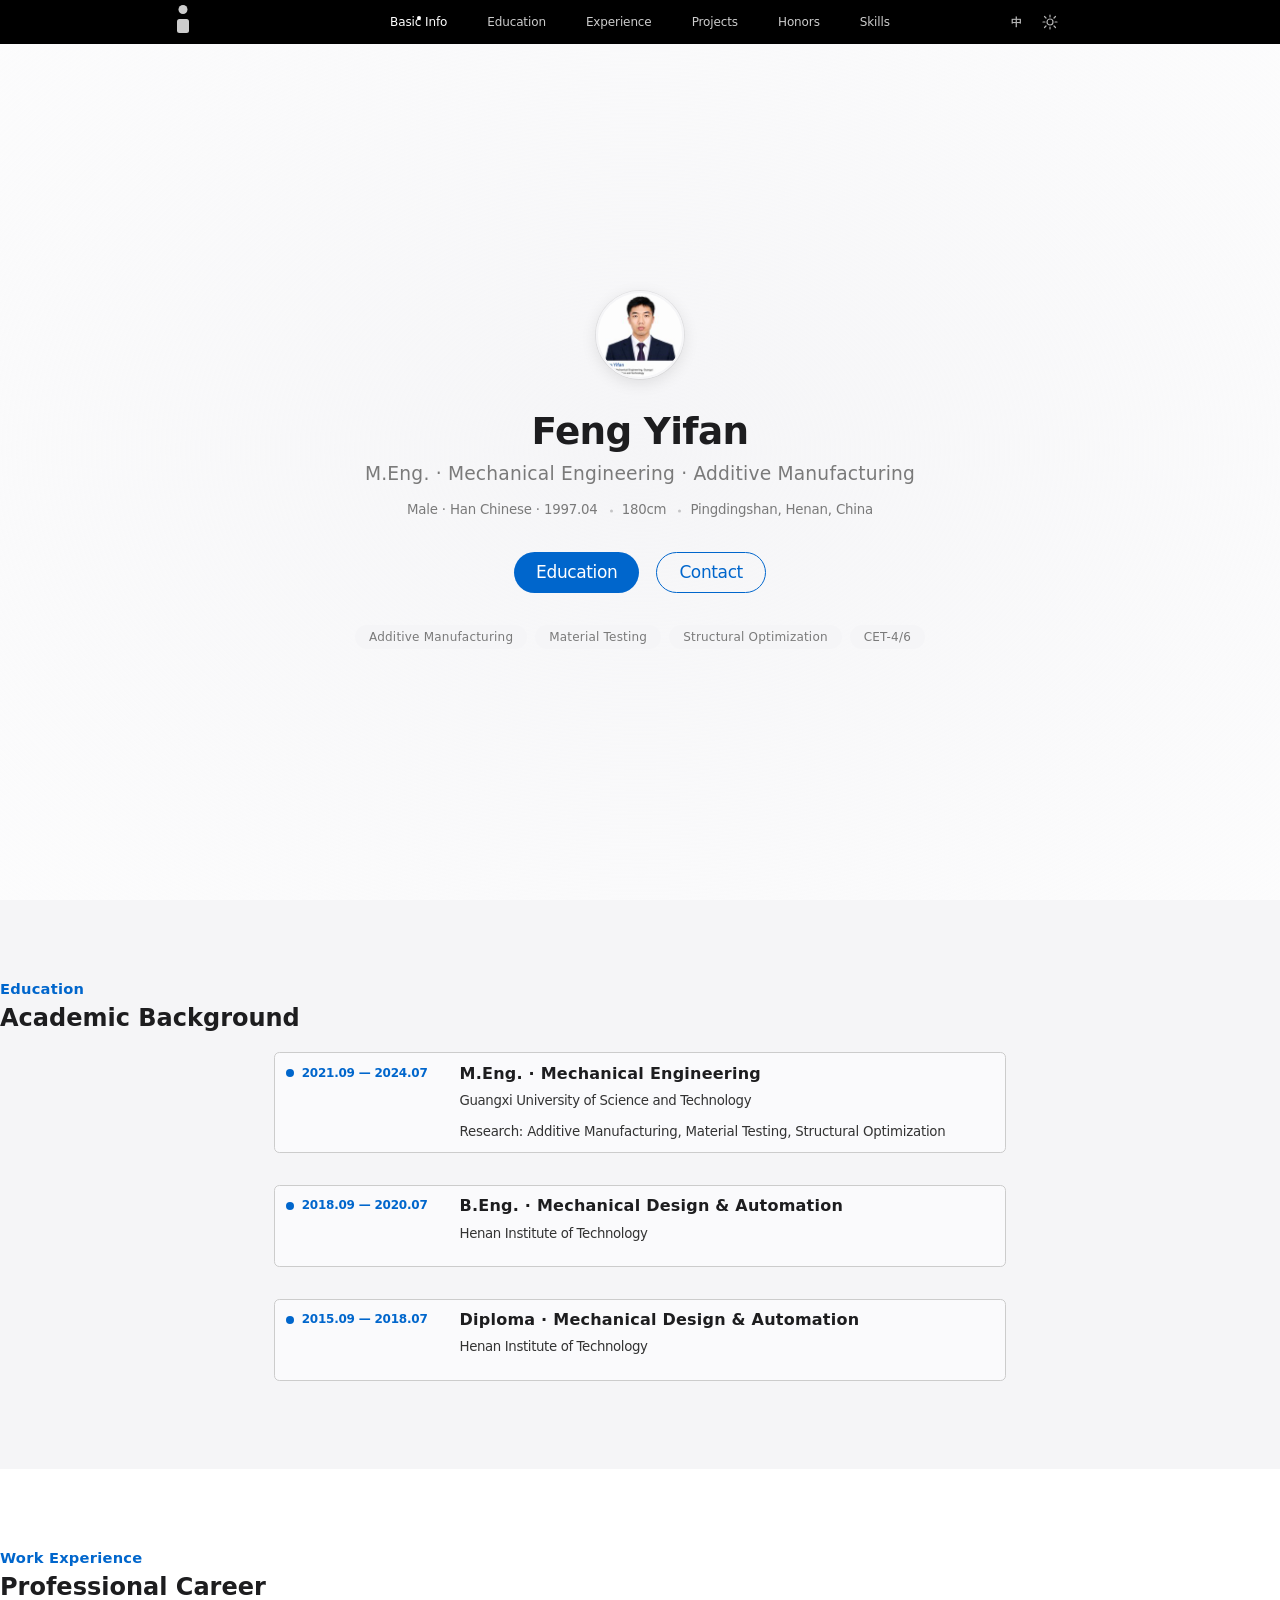
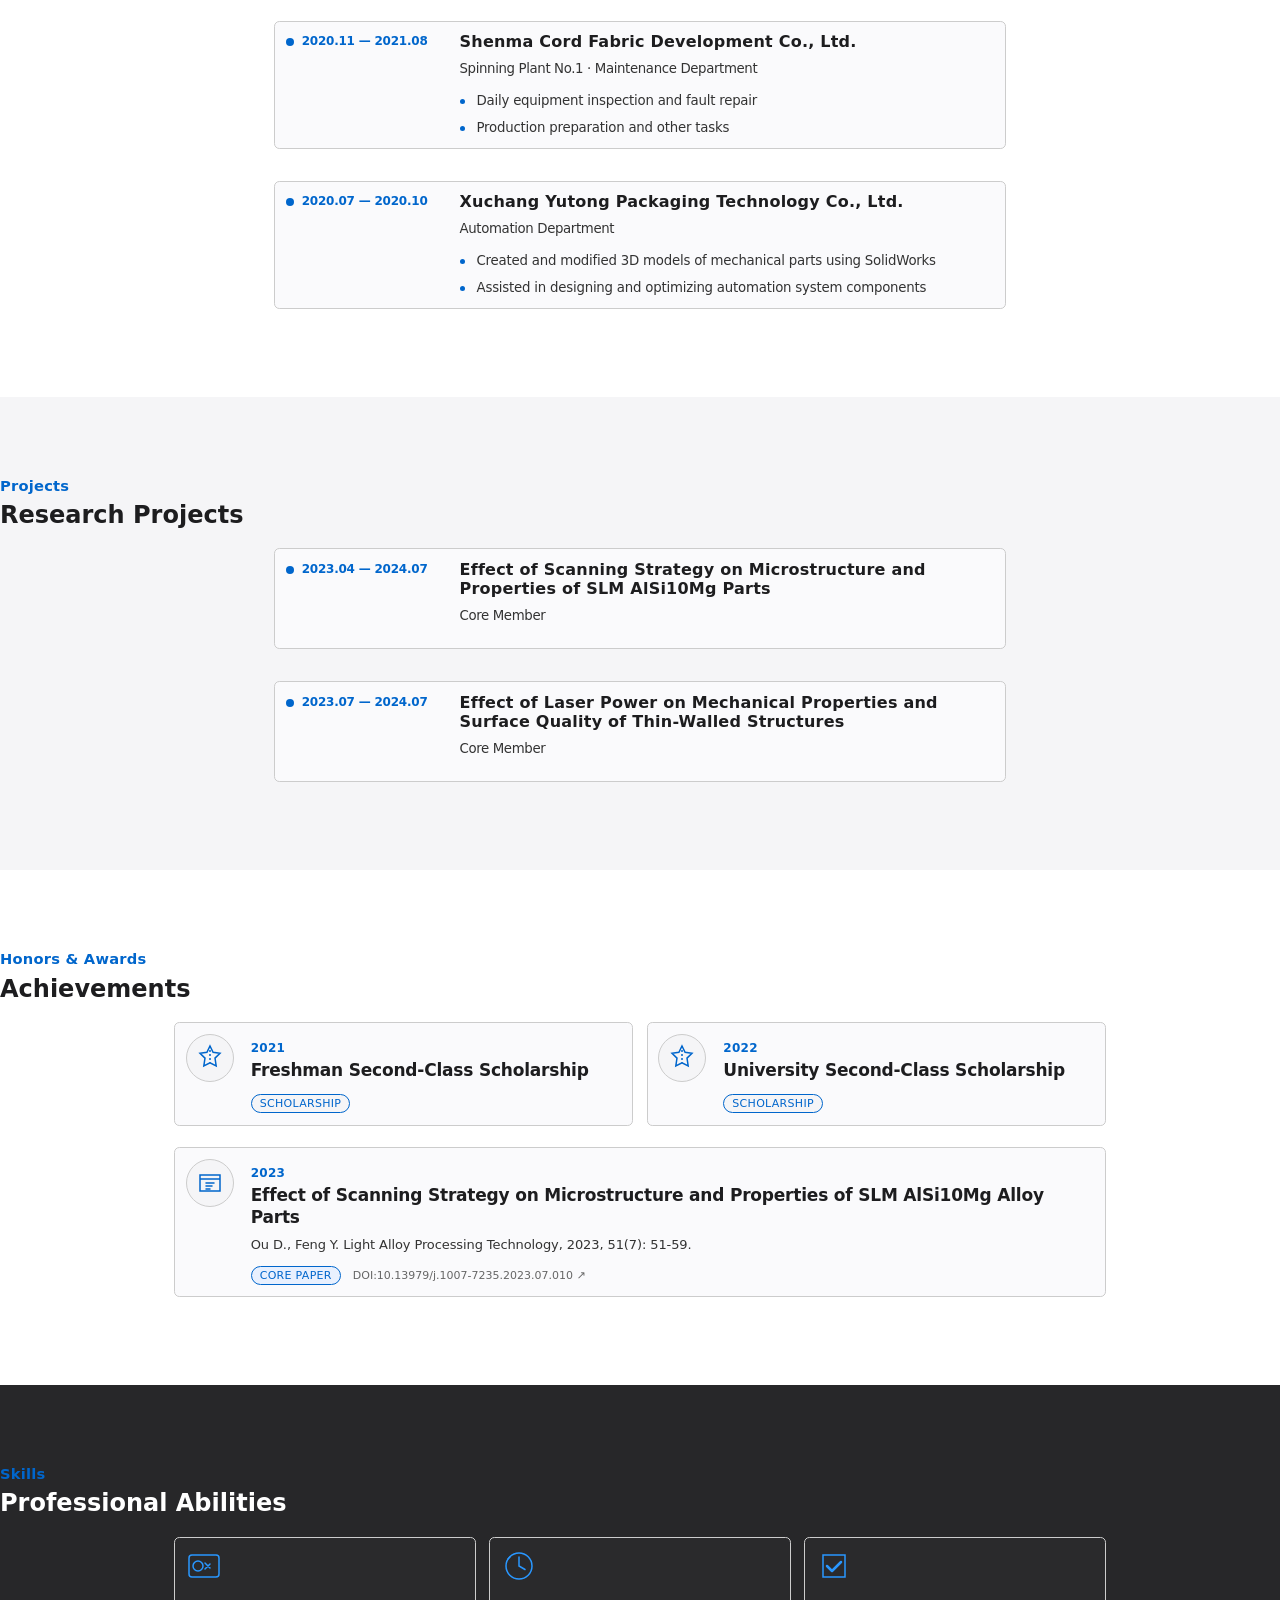
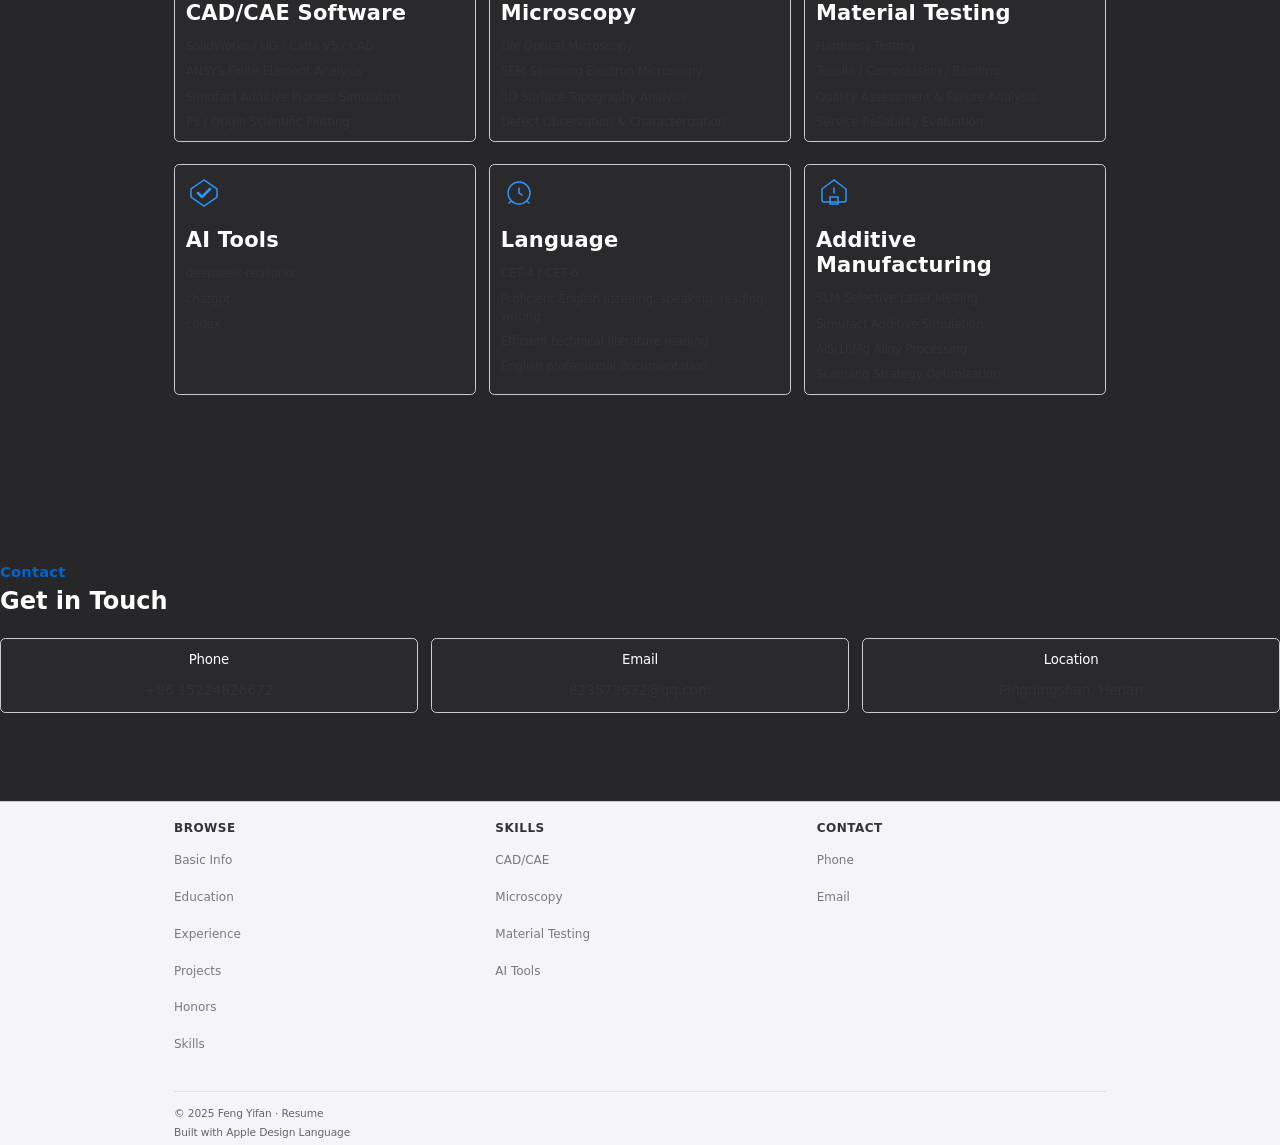
==== commit 8405ea5b: "chore: 移除导出PDF按钮" ====
--- a/index-en.html
+++ b/index-en.html
@@ -76,13 +76,7 @@
         <div class="hero-actions">
           <a href="#education" class="button-primary">Education</a>
           <a href="#contact" class="button-secondary">Contact</a>
-          <button class="button-secondary button-print" id="btn-print">
-            <svg width="16" height="16" viewBox="0 0 16 16" fill="none" style="margin-right:6px;vertical-align:-2px">
-              <path d="M4 5V2h8v3M2 7h12v5H2V7z" stroke="currentColor" stroke-width="1.2" fill="none"/>
-              <path d="M5 9h6" stroke="currentColor" stroke-width="1.2" stroke-linecap="round"/>
-            </svg>
-            Export PDF
-          </button>
+          <!-- Export PDF button removed -->
         </div>
         <div class="hero-badges">
           <span class="hero-badge">Additive Manufacturing</span>
--- a/assets/css/style.css
+++ b/assets/css/style.css
@@ -1304,30 +1304,45 @@
     display: none !important;
   }
 
-  /* Reset backgrounds and text to black-on-white */
-  * {
-    background: transparent !important;
+  /* Reset text to black for print (overrides dark mode) */
+  body,
+  .hero-display,
+  .hero-tagline,
+  .hero-meta,
+  .section-label,
+  .display-lg,
+  .card-title,
+  .card-subtitle,
+  .card-desc,
+  .card-detail-list li,
+  .skill-title,
+  .skill-list li,
+  .award-title,
+  .award-citation,
+  .award-doi,
+  .project-title,
+  .project-desc,
+  .contact-label,
+  .contact-detail {
     color: #000 !important;
-    box-shadow: none !important;
-    text-shadow: none !important;
   }
 
   body {
     font-size: 11pt;
     line-height: 1.5;
-    color: #000 !important;
     -webkit-print-color-adjust: exact;
     print-color-adjust: exact;
   }
 
-  /* Ensure sections don't break awkwardly */
+  /* Allow sections to flow across pages — individual cards still stay together */
+  body {
+    overflow: visible !important;
+  }
+
   .section-tile {
-    padding: 20pt 0 !important;
-    page-break-inside: avoid;
-    break-inside: avoid;
-  }
-
-  .hero-tile {
+    padding: 12pt 0 !important;
+  }
+  }
     padding: 30pt 0 15pt !important;
     min-height: auto !important;
   }
@@ -1382,18 +1397,15 @@
     transform: none !important;
   }
 
-  /* Cards */
+  /* Cards — allow natural page flow */
   .timeline-card,
-  .project-card,
   .skill-card,
   .award-card,
   .contact-item {
     border: 0.5pt solid #ccc !important;
     border-radius: 4pt !important;
-    padding: 10pt !important;
-    margin-bottom: 8pt !important;
-    page-break-inside: avoid;
-    break-inside: avoid;
+    padding: 8pt !important;
+    margin-bottom: 6pt !important;
     transform: none !important;
     opacity: 1 !important;
     box-shadow: none !important;
@@ -1511,12 +1523,7 @@
     color: #666 !important;
   }
 
-  /* Ensure no page breaks in bad places */
-  h2, h3 {
-    page-break-after: avoid;
-    break-after: avoid;
-  }
-
+  /* Natural page flow */
   .section-tile::before {
     display: none !important;
   }
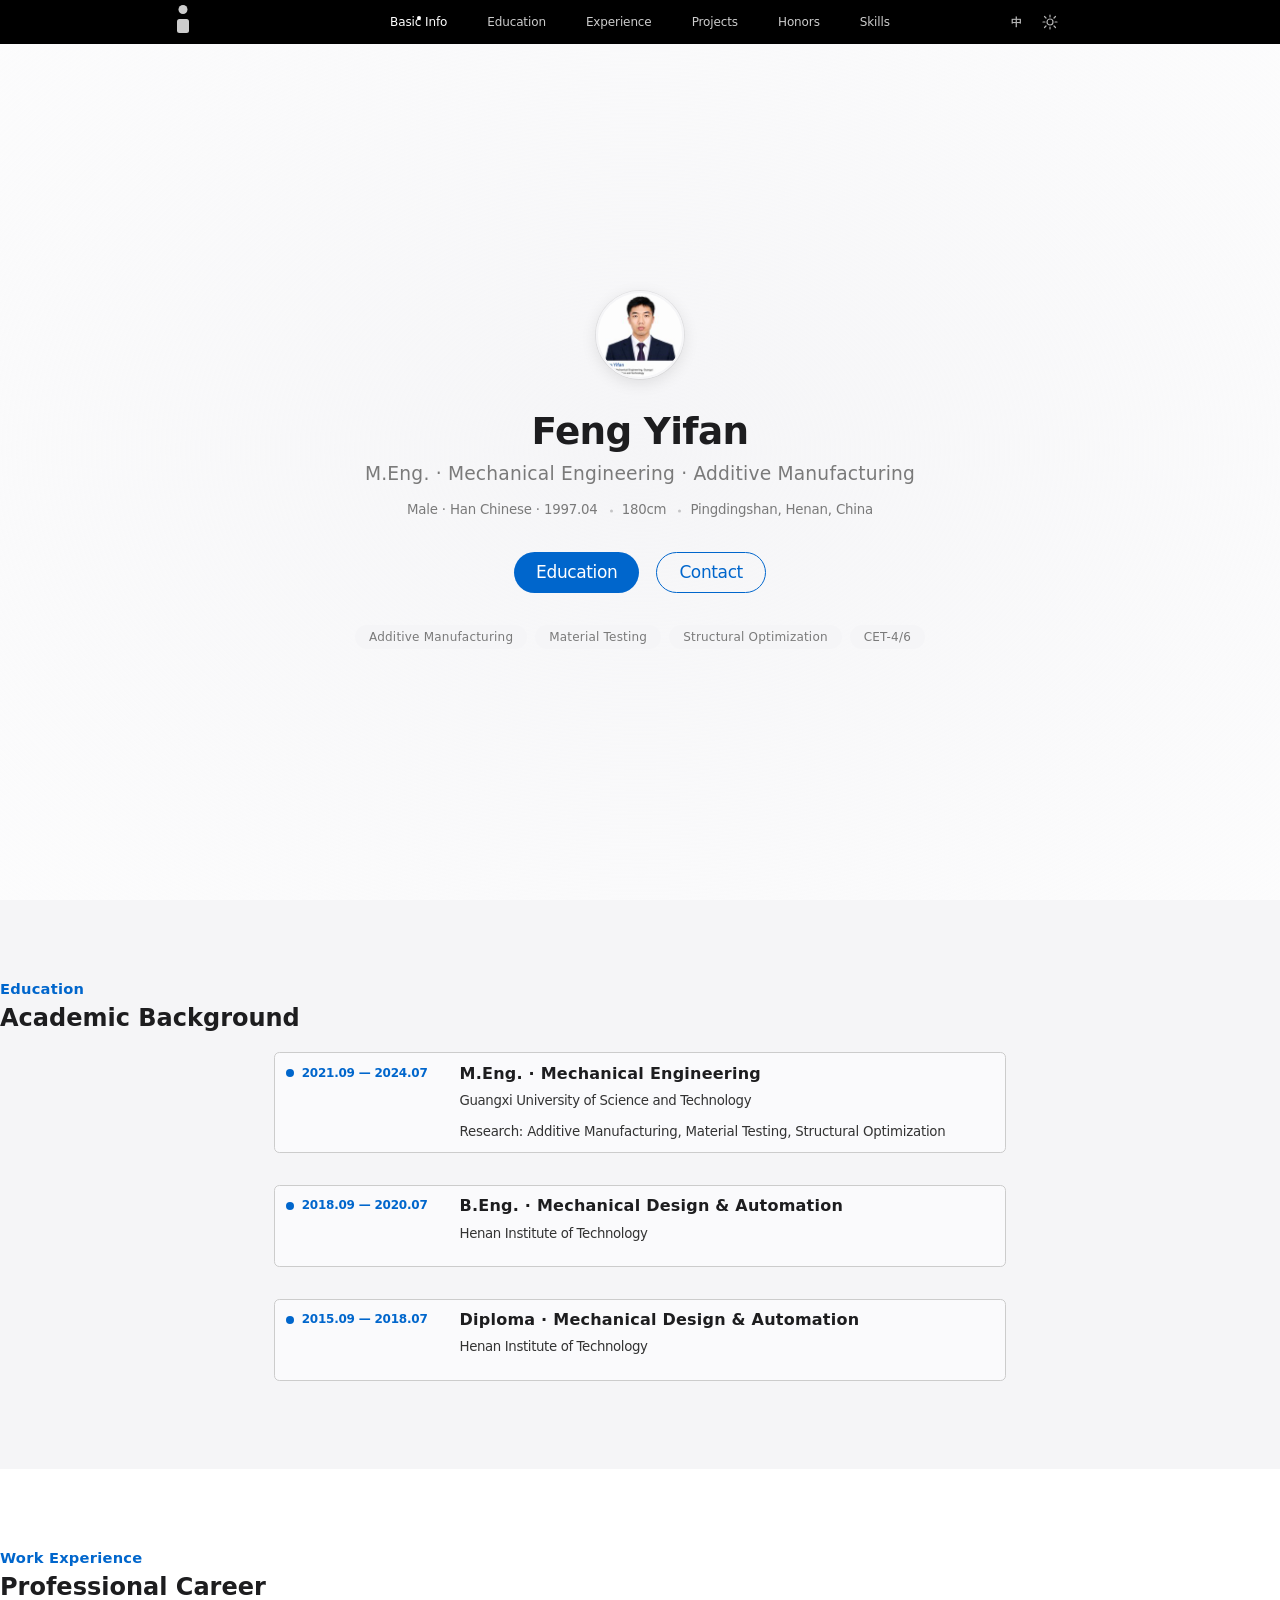
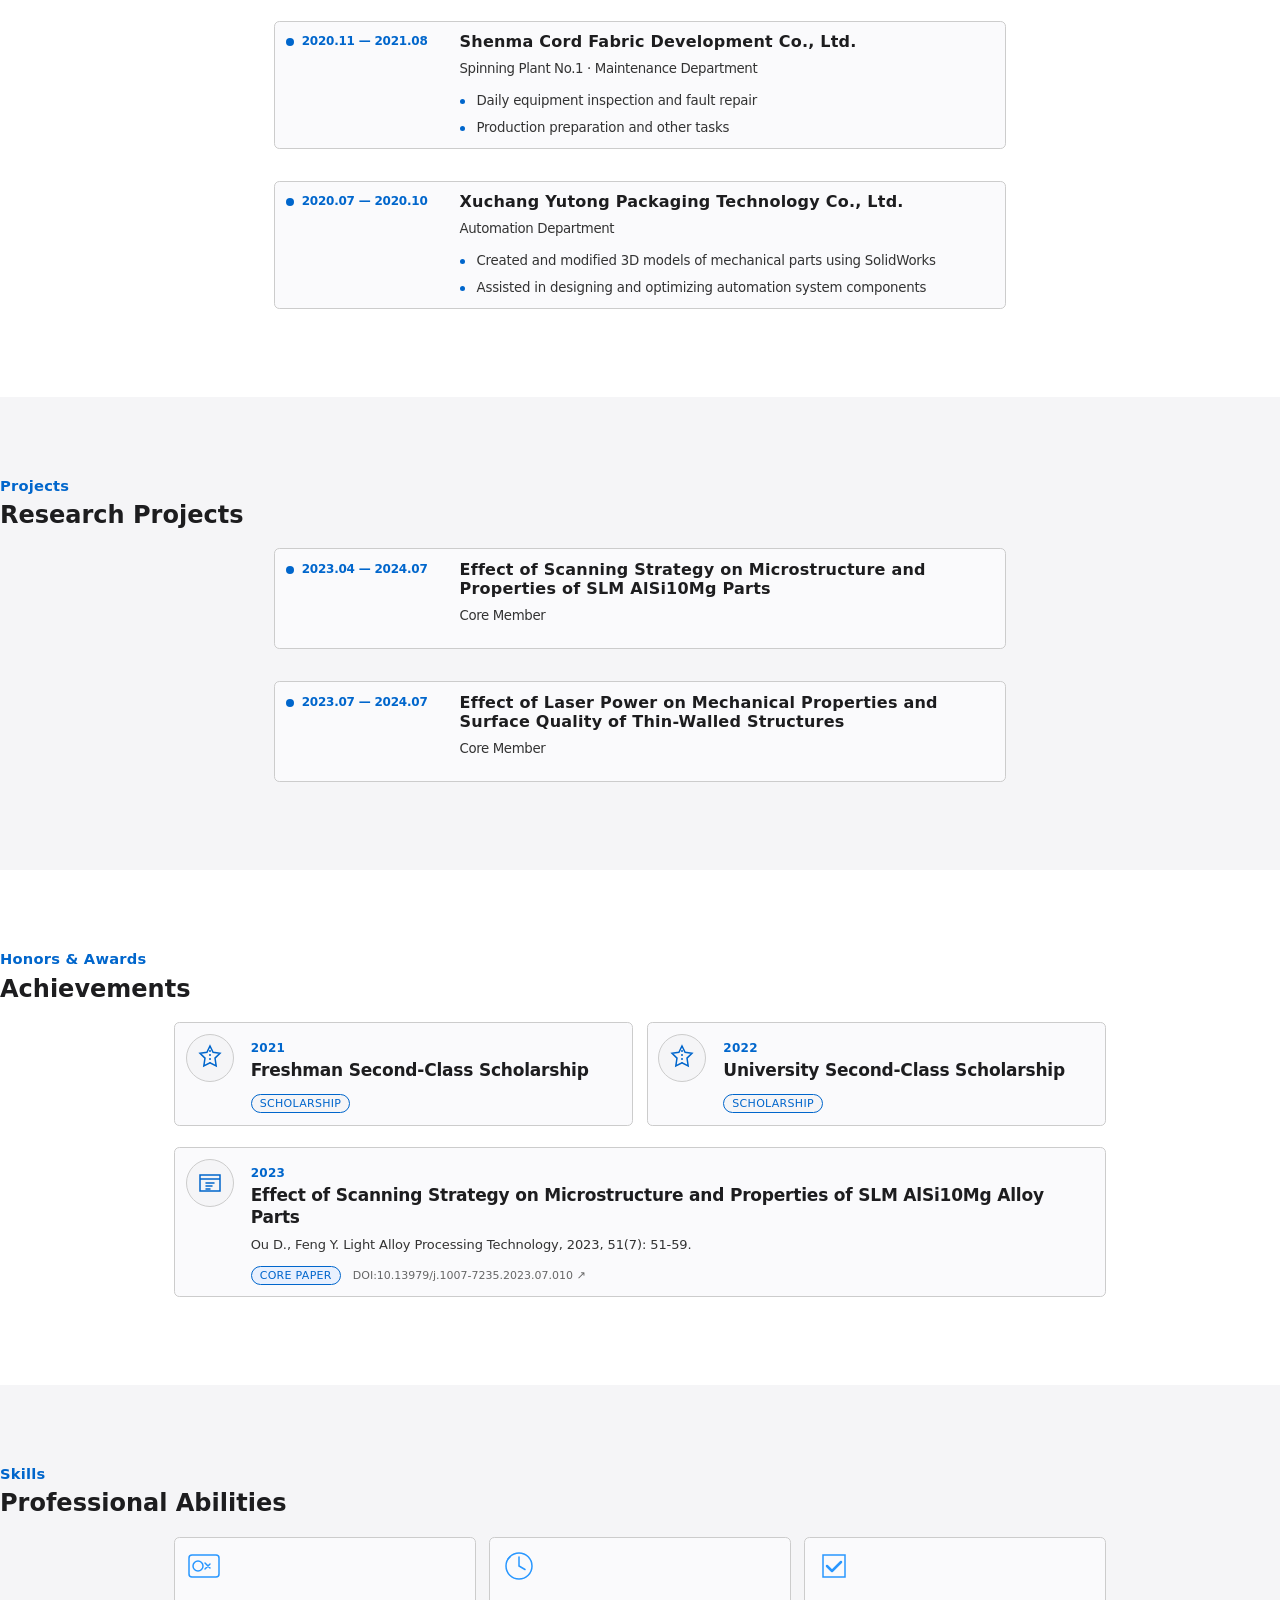
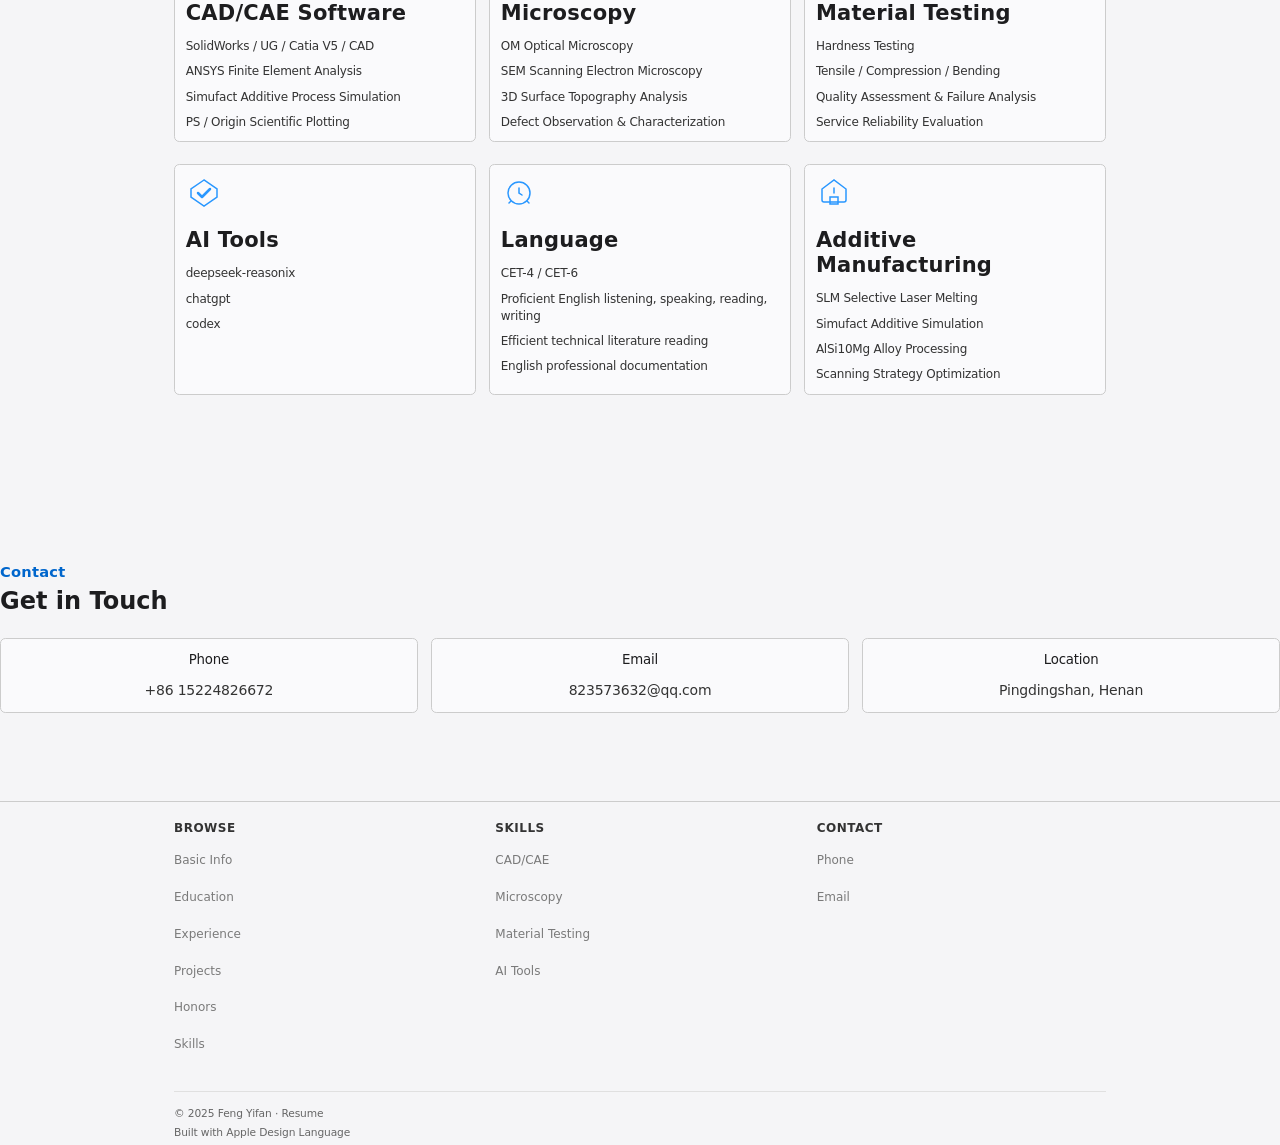
==== commit df40f042: "style: 专业技能和联系方式背景改为灰色 + 联系方式字号加粗" ====
--- a/index-en.html
+++ b/index-en.html
@@ -20,7 +20,7 @@
   <meta name="twitter:title" content="Feng Yifan · Resume">
 
   <link rel="icon" type="image/svg+xml" href="data:image/svg+xml,%3Csvg xmlns='http://www.w3.org/2000/svg' viewBox='0 0 32 32'%3E%3Crect width='32' height='32' rx='6' fill='%231d1d1f'/%3E%3Cpath d='M16 8a4 4 0 100-8 4 4 0 000 8zm-8 14c0-4.418 3.582-8 8-8s8 3.582 8 8v4H8v-4z' fill='%23fff'/%3E%3C/svg%3E">
-  <link rel="stylesheet" href="assets/css/style.css">
+  <link rel="stylesheet" href="assets/css/style.css?v=4">
   <link rel="alternate" hreflang="zh-CN" href="index.html">
   <link rel="alternate" hreflang="en" href="index-en.html">
 </head>
@@ -230,10 +230,10 @@
     </section>
 
     <!-- ===== 6. Skills ===== -->
-    <section class="section-tile section-tile-dark" id="skills">
-      <div class="tile-inner">
-        <span class="section-label section-label-light">Skills</span>
-        <h2 class="display-lg display-lg-light">Professional Abilities</h2>
+    <section class="section-tile section-tile-parchment" id="skills">
+      <div class="tile-inner">
+        <span class="section-label">Skills</span>
+        <h2 class="display-lg">Professional Abilities</h2>
       </div>
       <div class="skills-grid">
         <div class="skill-card">
@@ -334,10 +334,10 @@
     </section>
 
     <!-- ===== Contact ===== -->
-    <section class="section-tile section-tile-dark" id="contact">
-      <div class="tile-inner">
-        <span class="section-label section-label-light">Contact</span>
-        <h2 class="display-lg display-lg-light">Get in Touch</h2>
+    <section class="section-tile section-tile-parchment" id="contact">
+      <div class="tile-inner">
+        <span class="section-label">Contact</span>
+        <h2 class="display-lg">Get in Touch</h2>
         <div class="contact-grid">
           <a href="tel:15224826672" class="contact-item">
             <svg width="28" height="28" viewBox="0 0 28 28" fill="none">
--- a/assets/css/style.css
+++ b/assets/css/style.css
@@ -524,6 +524,7 @@
 
 .section-tile-dark {
   background-color: var(--color-surface-tile-1);
+  color: #ffffff;
 }
 
 .tile-inner {
@@ -544,7 +545,7 @@
 }
 
 .section-label-light {
-  color: var(--color-primary-on-dark);
+  color: #2997ff;
 }
 
 .display-lg {
@@ -558,7 +559,7 @@
 }
 
 .display-lg-light {
-  color: var(--color-body-on-dark);
+  color: #ffffff;
 }
 
 /* === Timeline === */
@@ -702,13 +703,13 @@
 }
 
 .skill-card {
-  background-color: var(--color-surface-tile-2);
+  background-color: var(--color-surface-pearl);
   padding: var(--spacing-xl);
   border-radius: var(--radius-lg);
   transition: transform 0.4s cubic-bezier(0.25, 0.1, 0.25, 1), box-shadow 0.4s ease;
   position: relative;
   overflow: hidden;
-  color: #ffffff;
+  color: var(--color-ink);
 }
 
 .skill-card::after {
@@ -729,7 +730,7 @@
 
 .skill-card:hover {
   transform: translateY(-4px);
-  box-shadow: 0 12px 40px rgba(0, 0, 0, 0.3);
+  box-shadow: rgba(0, 0, 0, 0.08) 0px 4px 20px;
 }
 
 .skill-icon {
@@ -742,7 +743,7 @@
   font-weight: 600;
   line-height: 1.19048;
   letter-spacing: 0.231px;
-  color: var(--color-body-on-dark);
+  color: var(--color-ink);
   margin-bottom: var(--spacing-sm);
 }
 
@@ -758,7 +759,7 @@
   font-weight: 400;
   line-height: 1.42857;
   letter-spacing: -0.224px;
-  color: #ffffff;
+  color: var(--color-ink);
 }
 
 /* .projects-grid — removed, unused after awards redesign */
@@ -812,11 +813,11 @@
   align-items: center;
   gap: var(--spacing-sm);
   padding: var(--spacing-xl);
-  background-color: var(--color-surface-tile-2);
+  background-color: var(--color-surface-pearl);
   border-radius: var(--radius-lg);
   min-width: 160px;
   transition: transform 0.4s cubic-bezier(0.25, 0.1, 0.25, 1), box-shadow 0.4s ease;
-  color: var(--color-body-on-dark);
+  color: var(--color-ink);
   position: relative;
   overflow: hidden;
 }
@@ -833,8 +834,7 @@
 
 .contact-item:hover {
   transform: translateY(-4px);
-  box-shadow: 0 12px 40px rgba(0, 0, 0, 0.3);
-  color: var(--color-body-on-dark);
+  box-shadow: rgba(0, 0, 0, 0.08) 0px 4px 20px;
 }
 
 .contact-item:hover::after {
@@ -847,16 +847,17 @@
   font-weight: 400;
   line-height: 1.3;
   letter-spacing: -0.2px;
+  color: var(--color-ink);
 }
 
 .contact-detail {
   font-family: var(--font-text);
-  font-size: 12px;
-  font-weight: 400;
+  font-size: 15px;
+  font-weight: 600;
   line-height: 1.3;
   letter-spacing: 0;
-  color: var(--color-body-muted);
-  opacity: 0.7;
+  color: var(--color-ink-muted-48);
+  opacity: 1;
 }
 
 .contact-item span {
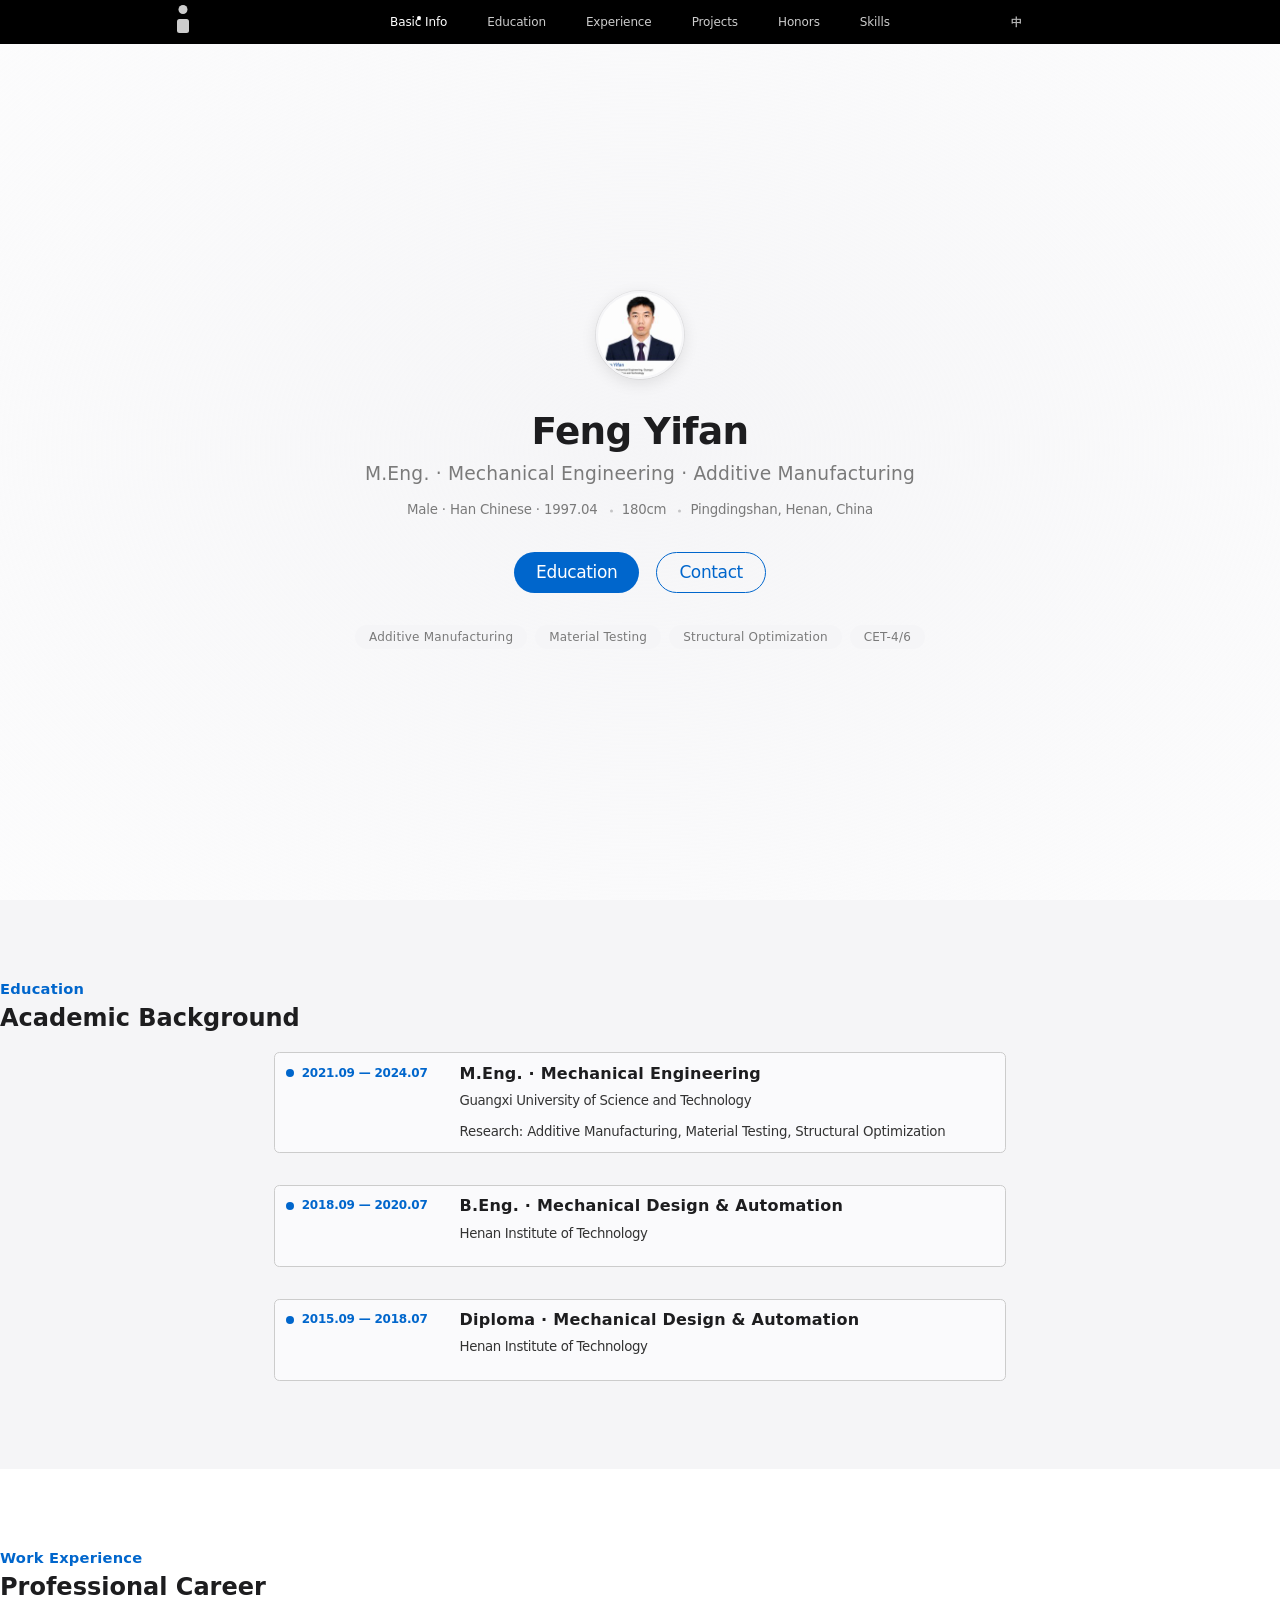
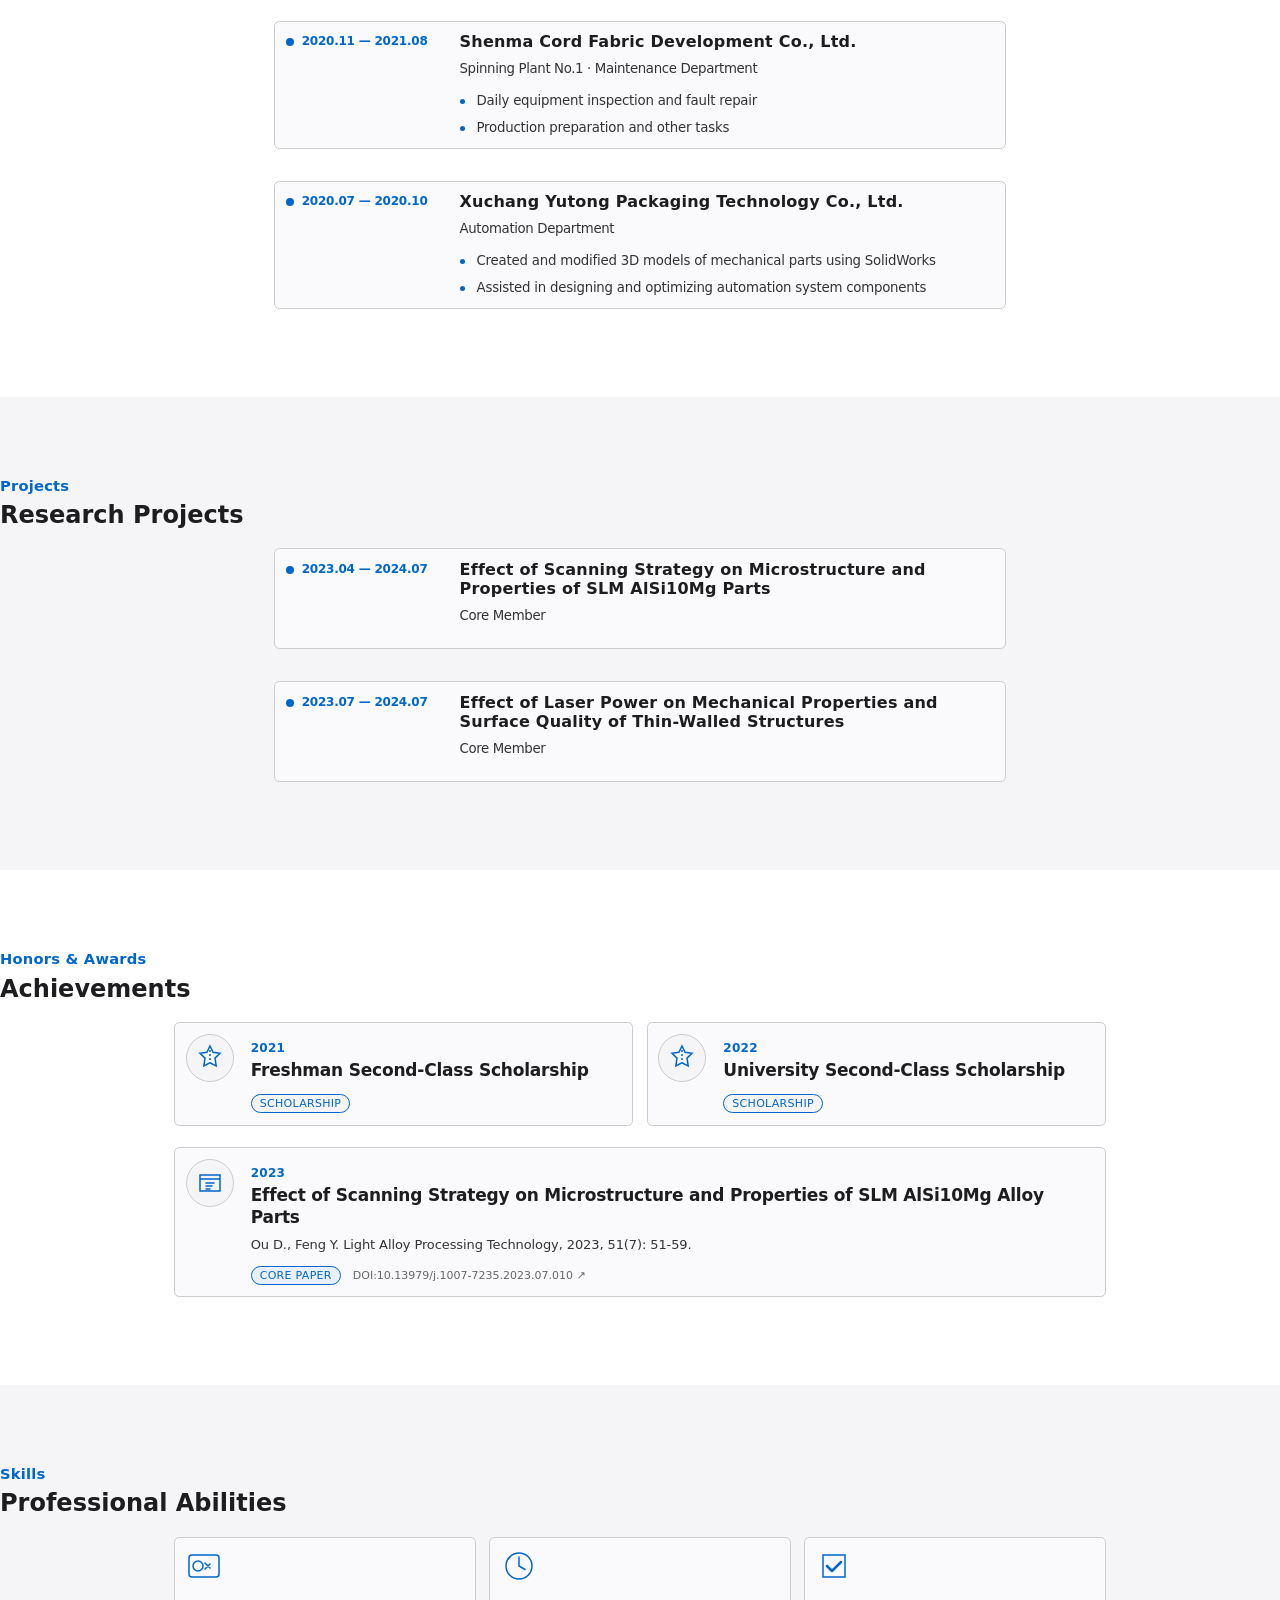
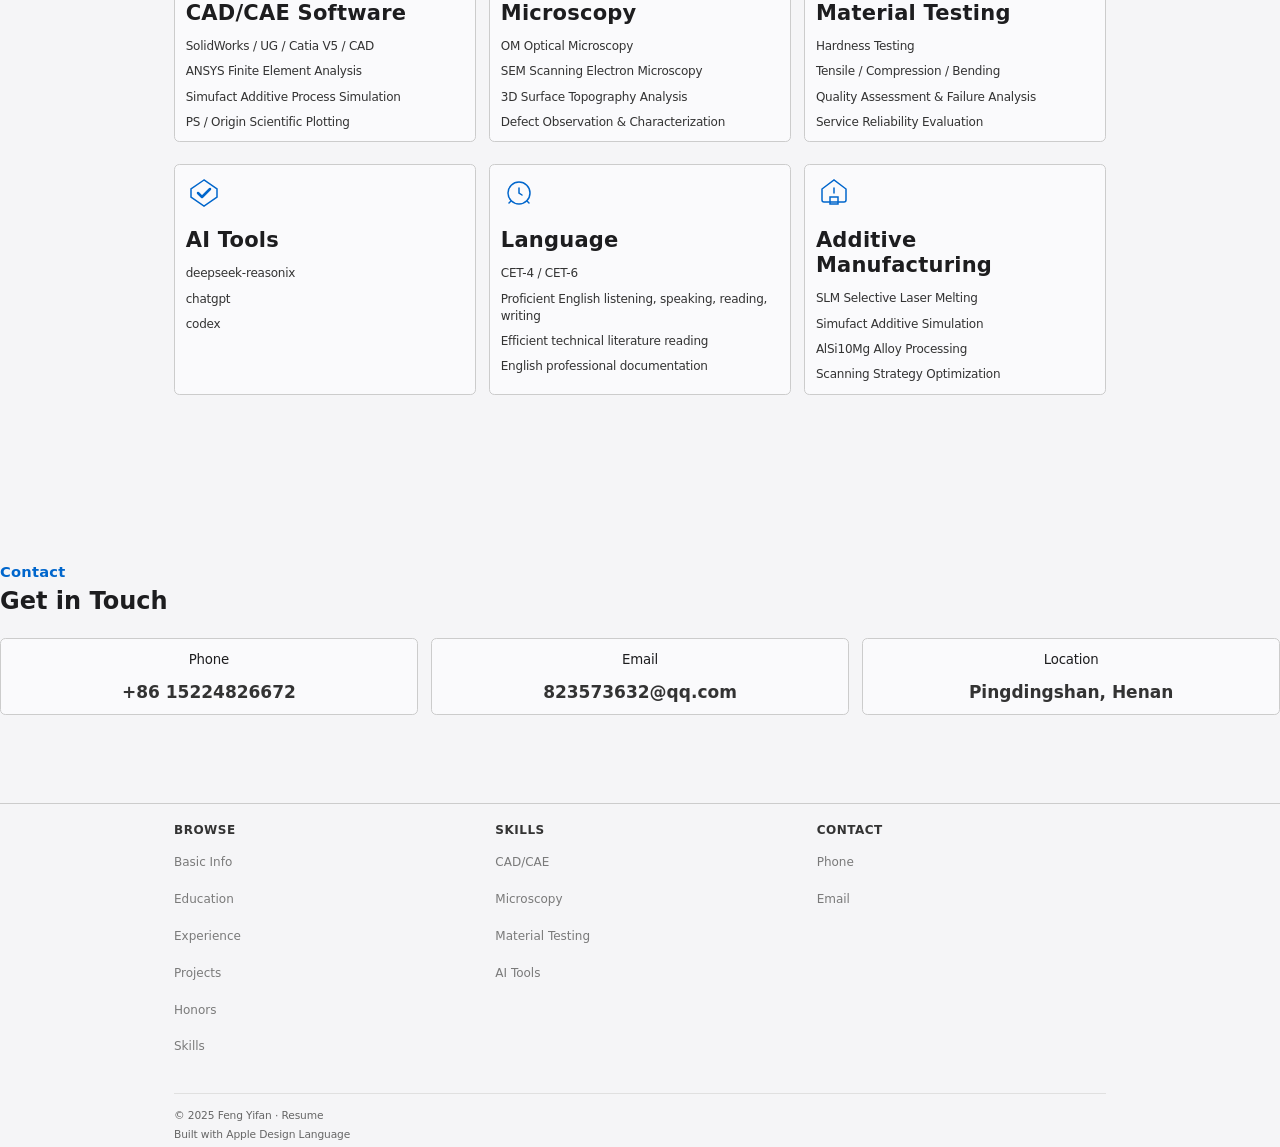
==== commit 7524b1a9: "chore: 彻底删除夜间模式（HTML+CSS+JS）" ====
--- a/index-en.html
+++ b/index-en.html
@@ -20,7 +20,7 @@
   <meta name="twitter:title" content="Feng Yifan · Resume">
 
   <link rel="icon" type="image/svg+xml" href="data:image/svg+xml,%3Csvg xmlns='http://www.w3.org/2000/svg' viewBox='0 0 32 32'%3E%3Crect width='32' height='32' rx='6' fill='%231d1d1f'/%3E%3Cpath d='M16 8a4 4 0 100-8 4 4 0 000 8zm-8 14c0-4.418 3.582-8 8-8s8 3.582 8 8v4H8v-4z' fill='%23fff'/%3E%3C/svg%3E">
-  <link rel="stylesheet" href="assets/css/style.css?v=4">
+  <link rel="stylesheet" href="assets/css/style.css?v=10">
   <link rel="alternate" hreflang="zh-CN" href="index.html">
   <link rel="alternate" hreflang="en" href="index-en.html">
 </head>
@@ -42,15 +42,6 @@
         <li role="none"><a href="#skills" role="menuitem" class="nav-link">Skills</a></li>
       </ul>
       <a href="index.html" class="lang-toggle" title="中文版">中</a>
-      <button class="dark-toggle" aria-label="Toggle dark mode" title="Toggle dark mode">
-        <svg class="sun-icon" width="16" height="16" viewBox="0 0 16 16" fill="none">
-          <circle cx="8" cy="8" r="3" stroke="currentColor" stroke-width="1.2"/>
-          <path d="M8 1v2M8 13v2M1 8h2M13 8h2M2.5 2.5l1.5 1.5M12 12l1.5 1.5M2.5 13.5l1.5-1.5M12 4l1.5-1.5" stroke="currentColor" stroke-width="1.2" stroke-linecap="round"/>
-        </svg>
-        <svg class="moon-icon" width="16" height="16" viewBox="0 0 16 16" fill="none" style="display:none">
-          <path d="M13 9a6 6 0 01-6-6c0-1.5.5-3 1.5-4A7 7 0 1014 8.5 6 6 0 0113 9z" stroke="currentColor" stroke-width="1.2" fill="none"/>
-        </svg>
-      </button>
       <button class="nav-toggle" aria-label="Toggle menu" aria-expanded="false">
         <span></span><span></span>
       </button>
--- a/assets/css/style.css
+++ b/assets/css/style.css
@@ -1,5 +1,5 @@
 /* =============================================
-   Apple Design System — Personal Resume
+   Apple Design System 鈥?Personal Resume
    Based on apple/DESIGN.md design tokens
    ============================================= */
 
@@ -53,7 +53,7 @@
   --radius-pill: 9999px;
   --radius-full: 9999px;
 
-  /* Shadows — unused in favor of inline card shadows */
+  /* Shadows 鈥?unused in favor of inline card shadows */
 
   /* Navigation */
   --nav-height: 44px;
@@ -233,28 +233,6 @@
 .lang-toggle:hover {
   opacity: 1;
   color: var(--color-body-on-dark);
-  background-color: rgba(255, 255, 255, 0.1);
-}
-
-.dark-toggle {
-  position: absolute;
-  right: 64px;
-  background: none;
-  border: none;
-  cursor: pointer;
-  width: 32px;
-  height: 32px;
-  display: flex;
-  align-items: center;
-  justify-content: center;
-  color: var(--color-body-on-dark);
-  opacity: 0.7;
-  border-radius: var(--radius-sm);
-  transition: opacity 0.2s, background-color 0.2s;
-}
-
-.dark-toggle:hover {
-  opacity: 1;
   background-color: rgba(255, 255, 255, 0.1);
 }
 
@@ -376,7 +354,7 @@
   display: block;
 }
 
-/* .avatar-placeholder — removed, replaced by .avatar-photo */
+/* .avatar-placeholder 鈥?removed, replaced by .avatar-photo */
 
 .hero-display {
   font-family: var(--font-display);
@@ -719,7 +697,7 @@
   left: 0;
   right: 0;
   height: 2px;
-  background: linear-gradient(90deg, transparent, var(--color-primary-on-dark), transparent);
+  background: linear-gradient(90deg, transparent, var(--color-primary), transparent);
   transform: scaleX(0);
   transition: transform 0.4s ease;
 }
@@ -731,6 +709,11 @@
 .skill-card:hover {
   transform: translateY(-4px);
   box-shadow: rgba(0, 0, 0, 0.08) 0px 4px 20px;
+}
+
+.skill-card svg [stroke],
+.contact-item svg [stroke] {
+  stroke: var(--color-primary) !important;
 }
 
 .skill-icon {
@@ -762,9 +745,9 @@
   color: var(--color-ink);
 }
 
-/* .projects-grid — removed, unused after awards redesign */
-
-/* .project-card, .project-tag, .project-title, .project-desc, .project-tech — removed, unused after awards redesign */
+/* .projects-grid 鈥?removed, unused after awards redesign */
+
+/* .project-card, .project-tag, .project-title, .project-desc, .project-tech 鈥?removed, unused after awards redesign */
 
 /* === Back to Top Button === */
 .back-to-top {
@@ -827,7 +810,7 @@
   position: absolute;
   inset: 0;
   border-radius: var(--radius-lg);
-  border: 1px solid rgba(41, 151, 255, 0.2);
+  border: 1px solid rgba(0, 102, 204, 0.15);
   opacity: 0;
   transition: opacity 0.4s ease;
 }
@@ -850,13 +833,13 @@
   color: var(--color-ink);
 }
 
-.contact-detail {
-  font-family: var(--font-text);
-  font-size: 15px;
+.contact-item .contact-detail {
+  font-family: var(--font-display);
+  font-size: 17px;
   font-weight: 600;
   line-height: 1.3;
   letter-spacing: 0;
-  color: var(--color-ink-muted-48);
+  color: var(--color-ink);
   opacity: 1;
 }
 
@@ -1046,7 +1029,7 @@
   color: var(--color-canvas);
 }
 
-/* .section-lead, .section-lead-light — removed, unused after awards redesign */
+/* .section-lead, .section-lead-light 鈥?removed, unused after awards redesign */
 
 /* === Timeline Year Dot === */
 .year-dot {
@@ -1063,7 +1046,7 @@
   background-color: var(--color-primary-on-dark);
 }
 
-/* .project-metrics, .metric, .metric-value, .metric-label — removed, unused after awards redesign */
+/* .project-metrics, .metric, .metric-value, .metric-label 鈥?removed, unused after awards redesign */
 
 /* === Footer Navigation === */
 .footer-nav {
@@ -1153,7 +1136,7 @@
   }
 }
 
-/* === Responsive: Mobile (≤734px) === */
+/* === Responsive: Mobile (鈮?34px) === */
 @media (max-width: 734px) {
   :root {
     --spacing-section: 60px;
@@ -1181,7 +1164,6 @@
     height: auto;
   }
 
-  .dark-toggle,
   .lang-toggle {
     display: none;
   }
@@ -1335,7 +1317,7 @@
     print-color-adjust: exact;
   }
 
-  /* Allow sections to flow across pages — individual cards still stay together */
+  /* Allow sections to flow across pages 鈥?individual cards still stay together */
   body {
     overflow: visible !important;
   }
@@ -1398,7 +1380,7 @@
     transform: none !important;
   }
 
-  /* Cards — allow natural page flow */
+  /* Cards 鈥?allow natural page flow */
   .timeline-card,
   .skill-card,
   .award-card,
@@ -1542,105 +1524,3 @@
   }
 }
 
-/* === Dark Mode (system-level) === */
-@media (prefers-color-scheme: dark) {
-  :root {
-    --color-canvas: #1d1d1f;
-    --color-canvas-parchment: #2a2a2c;
-    --color-surface-pearl: #333335;
-    --color-ink: #f5f5f7;
-    --color-body: #f5f5f7;
-    --color-body-muted: #86868b;
-    --color-ink-muted-80: #a1a1a6;
-    --color-ink-muted-48: #6e6e73;
-    --color-hairline: #424245;
-    --color-divider-soft: #333335;
-  }
-
-  .section-tile-light {
-    background-color: #1d1d1f;
-  }
-
-  .section-tile-parchment {
-    background-color: #2a2a2c;
-  }
-
-  .footer {
-    background-color: #1d1d1f;
-  }
-
-  .timeline-card {
-    background-color: #333335;
-  }
-
-  .timeline-card .card-title {
-    color: #f5f5f7;
-  }
-
-  .timeline-card .card-desc,
-  .timeline-card .card-detail-list li {
-    color: #a1a1a6;
-  }
-
-  .timeline-card:hover {
-    box-shadow: 0 12px 40px rgba(0, 0, 0, 0.5);
-  }
-
-  .hero-badge {
-    background-color: var(--color-surface-tile-1);
-    color: var(--color-body-muted);
-  }
-
-  .footer-nav .footer-links a {
-    color: #6e6e73;
-  }
-
-  .footer-divider {
-    background-color: #424245;
-  }
-
-  .award-card {
-    background-color: #333335;
-  }
-
-  .award-title {
-    color: #f5f5f7;
-  }
-
-  .award-icon-wrap {
-    background-color: #424245;
-  }
-
-  .award-badge {
-    background-color: #424245;
-    color: #2997ff;
-  }
-
-  .award-badge-paper {
-    background-color: #1a2a3a;
-  }
-
-  .award-doi:hover {
-    color: var(--color-primary-on-dark);
-  }
-
-  .back-to-top {
-    background-color: var(--color-surface-tile-2);
-    color: var(--color-body-muted);
-    box-shadow: rgba(0, 0, 0, 0.3) 0px 2px 8px;
-  }
-}
-
-/* === Manual Dark Mode Override === */
-[data-theme="dark"] {
-  --color-canvas: #1d1d1f;
-  --color-canvas-parchment: #2a2a2c;
-  --color-surface-pearl: #333335;
-  --color-ink: #f5f5f7;
-  --color-body: #f5f5f7;
-  --color-body-muted: #86868b;
-  --color-ink-muted-80: #a1a1a6;
-  --color-ink-muted-48: #6e6e73;
-  --color-hairline: #424245;
-  --color-divider-soft: #333335;
-}
